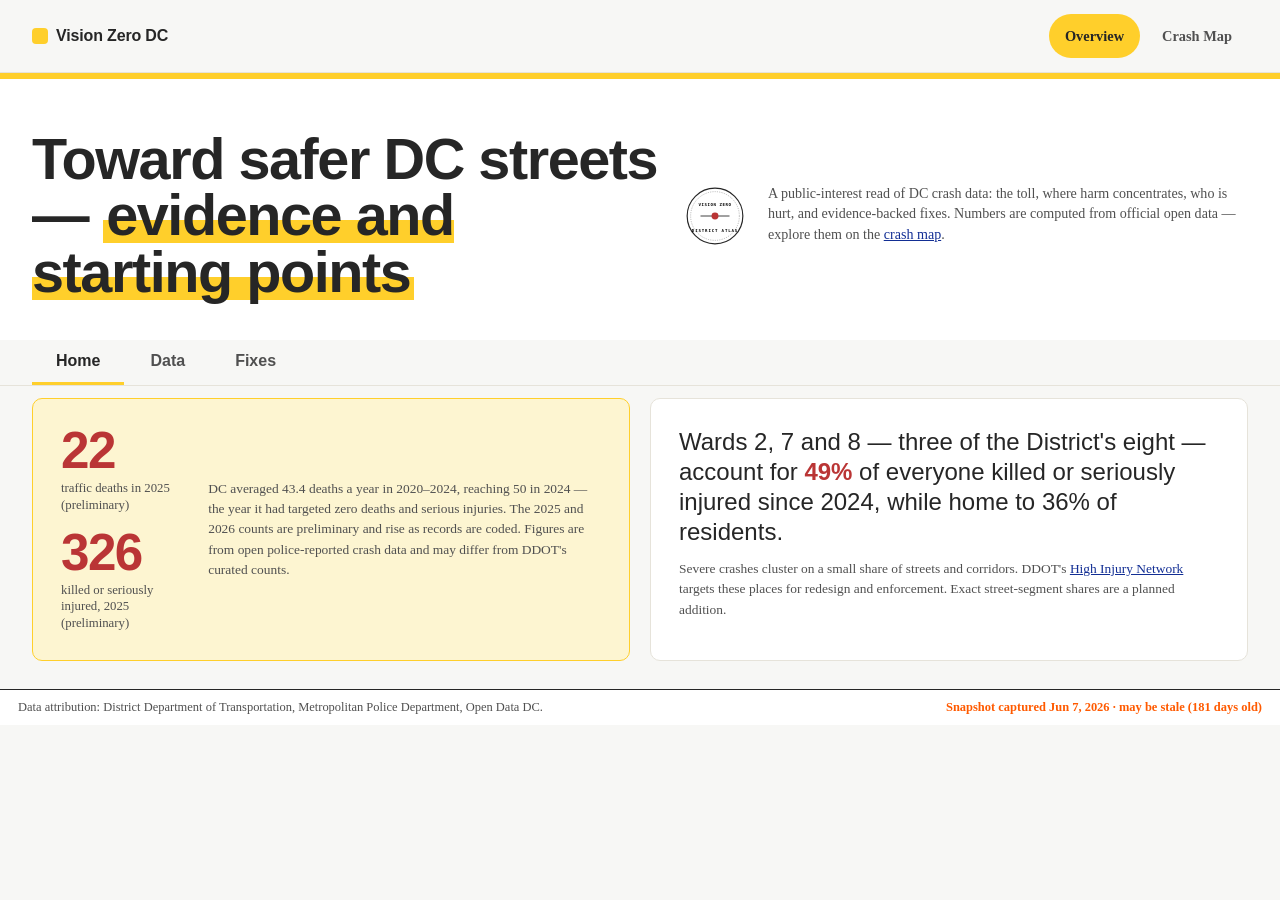
==== index.html @ 5db8dc2e "Remove section-jump from Data tab and shorten Fixes sub-tab labels - Remove 'Trends | Hot spots' nav" ====
<!doctype html>
<html lang="en">
  <head>
    <meta charset="utf-8">
    <meta name="viewport" content="width=device-width, initial-scale=1">
    <meta name="color-scheme" content="light">
    <title>Vision Zero DC — Safety Overview</title>
    <link rel="icon" type="image/svg+xml" href="data:image/svg+xml,%3Csvg xmlns='http://www.w3.org/2000/svg' viewBox='0 0 100 100'%3E%3Crect width='100' height='100' rx='20' fill='%23111111'/%3E%3Ccircle cx='50' cy='50' r='25' fill='%239f1d20'/%3E%3Cline x1='50' y1='10' x2='50' y2='90' stroke='%23ffffff' stroke-width='6'/%3E%3Cline x1='10' y1='50' x2='90' y2='50' stroke='%23ffffff' stroke-width='6'/%3E%3C/svg%3E">
    <link rel="stylesheet" href="style.css">
  </head>
  <body>
    <a class="skip-link" href="#main">Skip to content</a>

    <nav class="site-nav" aria-label="Primary">
      <a href="index.html" class="nav-brand">Vision Zero DC</a>
      <div class="nav-links">
        <a href="index.html" aria-current="page">Overview</a>
        <a href="map.html">Crash Map</a>
      </div>
    </nav>

    <header class="masthead">
      <div class="masthead-main">
        <div class="title-with-badge">
          <h1>Toward safer DC streets — <span class="mark">evidence and starting points</span></h1>
          <div class="editorial-seal">
            <svg viewBox="0 0 100 100" class="seal-svg" aria-hidden="true">
              <circle cx="50" cy="50" r="48" fill="none" stroke="var(--rule)" stroke-width="2"/>
              <circle cx="50" cy="50" r="42" fill="none" stroke="var(--rule)" stroke-width="0.5" stroke-dasharray="2 2"/>
              <text x="50" y="32" font-size="7" font-family="var(--font-mono)" font-weight="bold" text-anchor="middle" letter-spacing="1">VISION ZERO</text>
              <text x="50" y="78" font-size="7" font-family="var(--font-mono)" font-weight="bold" text-anchor="middle" letter-spacing="1.5">DISTRICT ATLAS</text>
              <line x1="25" y1="50" x2="75" y2="50" stroke="var(--rule)" stroke-width="1.5"/>
              <circle cx="50" cy="50" r="6" fill="var(--severity-fatal)"/>
            </svg>
          </div>
        </div>
      </div>
      <p class="source-line">
        A public-interest read of DC crash data: the toll, where harm concentrates, who is hurt, and evidence-backed fixes. Numbers are computed from official open data — explore them on the <a href="map.html" title="KSI (Killed or Seriously Injured) filter available on the interactive map">crash map</a>.
      </p>
    </header>

    <main id="main" tabindex="-1">
      <nav class="tabs-nav" aria-label="Main sections">
      <button class="tab-button active" data-tab="home" aria-selected="true">Home</button>
      <button class="tab-button" data-tab="analysis" aria-selected="false">Data</button>
      <button class="tab-button" data-tab="solutions" aria-selected="false">Fixes</button>
    </nav>

    <section id="tab-home" class="tab-panel active">
      <section id="s-toll" class="insights-band" aria-label="Key safety insights" hidden>
        <article class="insight scorecard" aria-label="DC traffic toll scorecard">
          <p class="section-label">The toll on DC streets</p>
          <div class="scorecard-figures">
            <div class="big-figure">
              <strong id="sc-deaths">-</strong>
              <span id="sc-deaths-label">traffic deaths</span>
            </div>
            <div class="big-figure">
              <strong id="sc-ksi">-</strong>
              <span id="sc-ksi-label">killed or seriously injured</span>
            </div>
          </div>
          <p id="sc-context" class="insight-context"></p>
        </article>

        <article class="insight hin-hero" aria-label="Where severe crashes concentrate">
          <p class="section-label">Where harm concentrates</p>
          <p id="hin-headline" class="hin-headline">-</p>
          <p id="hin-context" class="insight-context"></p>
        </article>
      </section>
    </section>

    <section id="tab-analysis" class="tab-panel">
      <section id="s-trends" class="charts-band" aria-label="Trends and who is hurt">
        <article class="chart-card" aria-label="Deaths and serious injuries over time">
          <p class="section-label">The trend</p>
          <h2>Deaths vs. serious injuries by year</h2>
          <div id="trend-chart" class="trend-chart">Loading trend…</div>
          <p id="trend-caption" class="panel-note"></p>
        </article>

        <article class="chart-card" aria-label="Who is being hurt by travel mode">
          <p class="section-label">Who is being hurt</p>
          <h2>People killed or seriously injured, by mode</h2>
          <div id="mode-share" class="mode-share">Loading mode breakdown…</div>
          <p id="mode-caption" class="panel-note"></p>
        </article>
      </section>
    </section>

    <section id="tab-solutions" class="tab-panel">
      <nav class="section-jump" aria-label="Jump to subsection">
        <a href="#s-fixes">Recs</a>
        <a href="#s-orgs">Orgs</a>
        <a href="#s-library">Methods</a>
      </nav>

      <section id="s-fixes" class="recs-section" aria-label="Policy recommendations">
        <p class="section-label">Evidence-backed recommendations</p>
        <h2 class="section-heading">Recommended interventions</h2>
        <p class="section-intro">
          Analyst-drafted starting points for human review — not automated or final policy. Each card shows the pattern that triggered it, the mechanism, an equity check, and how confident the evidence is.
        </p>
        <div id="recommendations" class="recs-grid">Loading recommendations…</div>
      </section>

      <section id="s-orgs" class="orgs-section" aria-label="Organizations working on street safety">
        <p class="section-label">Who's working on this</p>
        <h2 class="section-heading">DC organizations championing safer streets</h2>
        <p class="section-intro">
          Local advocates, nonprofit organizations, and government agencies are driving evidence-backed solutions. Here's who they are and what they're prioritizing.
        </p>
        <div id="organizations" class="orgs-grid">Loading organizations…</div>
      </section>

      <section id="s-library" class="countermeasures-section" aria-label="Countermeasure library">
        <p class="section-label">Countermeasure library</p>
        <h2 class="section-heading">Proven fixes and their effects</h2>
        <p class="section-intro">
          A reference of interventions with crash-reduction figures from peer programs. Effect sizes are research-grade until verified against the primary source.
        </p>
        <div id="countermeasures" class="cm-grid">Loading countermeasures…</div>
      </section>
    </section>
    </main>

    <footer class="site-footer">
      <span>Data attribution: District Department of Transportation, Metropolitan Police Department, Open Data DC.</span>
      <span id="snapshot-status">Loading snapshot…</span>
    </footer>

    <script src="src/crash-logic.js"></script>
    <script src="landing.js"></script>
  </body>
</html>
---- style.css ----
@charset "UTF-8";

:root {
  /* Paper & ink — Sidewalk's real values: light-gray canvas, warm near-black */
  --bg: #f7f7f5;
  --paper: #ffffff;
  --surface: #ffffff;
  --surface-2: #f1f1ee;
  --rule: #262626;
  --border: #e6e3da;
  --border-soft: #efece4;
  --text: #262626;
  --text-muted: #505050;
  --text-soft: #737373;

  /* Signature Sidewalk yellow + its buttery cream tint (#fdf5d1) */
  --brand: #ffcf2b;
  --brand-strong: #f5b400;
  --brand-soft: #fdf5d1;
  --on-brand: #262626;

  /* Links & urgent accent (Sidewalk deep blue + brick red) */
  --link: #122e94;
  --link-hover: #0c1f63;
  --accent: #ba3535;
  --accent-soft: #f7e3e3;

  /* Severity — flat, AA on white */
  --severity-fatal: #ba3535;
  --severity-major: #ff5a00;
  --severity-minor: #9c7a16;
  --severity-property: #737373;

  /* Travel mode (Sidewalk's section accent family) */
  --mode-walking: #6a2db3;
  --mode-biking: #17b368;
  --mode-driving: #505050;
  --mode-transit: #122e94;

  /* Type — geometric sans display (Circular ~800) + serif body (Freight Text) */
  --font-display: "Avenir Next", Avenir, Futura, "Century Gothic",
    "Helvetica Neue", Helvetica, Arial, sans-serif;
  --font-sans: "Avenir Next", Avenir, "Helvetica Neue", Helvetica, Arial,
    sans-serif;
  --font-serif: Georgia, "Times New Roman", Times, serif; /* approximates Freight Text Pro */
  --font-mono: ui-monospace, "SF Mono", Menlo, Consolas, monospace;

  /* Shape — pills + restrained rounding (Sidewalk used 100px + 8px) */
  --radius: 10px;
  --radius-sm: 8px;
  --radius-pill: 999px;
}

* {
  box-sizing: border-box;
}

html,
body {
  min-height: 100%;
  margin: 0;
}

html {
  -webkit-text-size-adjust: 100%;
  text-size-adjust: 100%;
}

body {
  background: var(--bg);
  color: var(--text);
  font-family: var(--font-serif);
  font-feature-settings: "tnum";
  overflow-x: hidden;
}

a {
  color: var(--link);
}

a:hover {
  color: var(--link-hover);
}

button,
select,
input {
  font: inherit;
  font-family: var(--font-sans);
}

button,
select {
  min-height: 44px;
}

button:focus-visible,
select:focus-visible,
input:focus-visible,
a:focus-visible,
#main:focus-visible {
  outline: 2px solid var(--link);
  outline-offset: 2px;
}

.skip-link {
  left: 12px;
  padding: 10px 12px;
  position: absolute;
  top: -60px;
  z-index: 1000;
  background: var(--rule);
  color: var(--paper);
}

.skip-link:focus {
  top: 12px;
}

.masthead {
  display: grid;
  grid-template-columns: minmax(0, 1fr) minmax(240px, 480px);
  gap: 24px;
  align-items: center;
  padding: 48px 32px 40px;
  border-top: 6px solid var(--brand);
  background: var(--paper);
}

.masthead h1 {
  margin: 0;
  font-family: var(--font-display);
  font-size: clamp(2.25rem, 5vw, 3.6rem);
  line-height: 0.98;
  font-weight: 800;
  letter-spacing: -0.025em;
}

/* Sidewalk-style yellow highlight behind a key phrase */
.masthead h1 .mark,
.mark {
  background: linear-gradient(transparent 58%, var(--brand) 58%, var(--brand) 94%, transparent 94%);
  padding: 0 0.06em;
}

.title-with-badge {
  display: flex;
  align-items: center;
  gap: 20px;
  margin-top: 4px;
}

.editorial-seal {
  width: 58px;
  height: 58px;
  flex-shrink: 0;
}

.seal-svg {
  width: 100%;
  height: 100%;
}

.section-label {
  display: none;
}

.section-label::before {
  display: none;
}

.source-line {
  margin: 0;
  color: var(--text-muted);
  font-size: 0.88rem;
  line-height: 1.45;
}

/* Landing insights band: accountability scorecard (A2) + concentration hero (A1) */
.insights-band {
  display: grid;
  grid-template-columns: 1fr 1fr;
  gap: 20px;
  padding: 12px 32px 28px;
}

.insight {
  padding: 28px;
  background: var(--paper);
  border: 1px solid var(--border);
  border-radius: var(--radius);
}

.insight.scorecard {
  background: var(--brand-soft);
  border-color: var(--brand);
}

.insight .section-label {
  margin-bottom: 12px;
}

/* Scorecard fills its width: label on top, then figures beside the context
   paragraph on wide cards, wrapping to stacked on narrow ones. */
.scorecard {
  display: flex;
  flex-wrap: wrap;
  align-items: flex-start;
  column-gap: 32px;
  row-gap: 14px;
}
.scorecard > .section-label {
  flex: 1 1 100%;
  margin-bottom: 2px;
}
.scorecard-figures {
  display: flex;
  flex-direction: column;
  gap: 16px;
  margin: 0;
  flex: 0 0 auto;
}
.scorecard > .insight-context {
  flex: 1 1 220px;
  margin: 0;
  align-self: center;
}

/* Narrower cards (incl. mobile): figures sit 2-up, context drops below. */
@media (max-width: 900px) {
  .scorecard-figures {
    flex-direction: row;
    flex-wrap: wrap;
    gap: 14px 24px;
  }
  .scorecard > .insight-context {
    flex: 1 1 100%;
  }
}

.big-figure {
  display: flex;
  flex-direction: column;
}

.big-figure strong {
  font-family: var(--font-display);
  font-size: 3.2rem;
  font-weight: 800;
  line-height: 0.95;
  letter-spacing: -0.03em;
  color: var(--accent);
}

.big-figure span {
  margin-top: 4px;
  max-width: 18ch;
  color: var(--text-muted);
  font-size: 0.8rem;
  line-height: 1.3;
}

.hin-headline {
  margin: 0 0 12px;
  font-family: var(--font-display);
  font-size: 1.5rem;
  line-height: 1.25;
}

.hin-headline .pct {
  color: var(--accent);
  font-weight: 700;
}

.insight-context {
  margin: 0;
  color: var(--text-muted);
  font-size: 0.84rem;
  line-height: 1.5;
}

.insight-context a {
  color: var(--link);
}

@media (max-width: 720px) {
  .insights-band {
    grid-template-columns: 1fr;
  }
  .big-figure strong {
    font-size: 2.1rem;
  }
}

.toolbar {
  display: flex;
  flex-direction: column;
  gap: 16px;
  padding: 20px 24px;
  border-bottom: 1px solid var(--border);
  background: var(--surface);
}

.sentence-filter {
  font-family: var(--font-display);
  font-size: 1.45rem;
  line-height: 1.65;
  color: var(--text);
}

.select-wrapper {
  position: relative;
  display: inline-block;
  margin: 0 4px;
}

.select-wrapper select {
  appearance: none;
  -webkit-appearance: none;
  background: var(--brand-soft);
  border: none;
  border-bottom: 3px solid var(--brand-strong);
  border-radius: var(--radius-sm) var(--radius-sm) 0 0;
  font-family: var(--font-display);
  font-size: 1.45rem;
  font-weight: 700;
  color: var(--text);
  padding: 4px 24px 4px 8px;
  margin: 0;
  cursor: pointer;
  width: auto;
  min-height: 44px;
  transition: background 0.15s ease, border-bottom-color 0.15s ease;
}

.select-wrapper select:hover {
  background: var(--brand);
}

.select-wrapper select:focus-visible {
  outline: none;
  border-bottom-color: var(--text);
  background: var(--brand);
}

.select-wrapper::after {
  content: "\2193";
  font-family: var(--font-sans);
  font-size: 0.75rem;
  font-weight: 900;
  color: var(--text);
  position: absolute;
  right: 8px;
  top: 50%;
  transform: translateY(-50%);
  pointer-events: none;
}

.toolbar-actions {
  display: flex;
  flex-wrap: wrap;
  align-items: center;
  gap: 20px;
  font-family: var(--font-sans);
  font-size: 0.85rem;
  border-top: 1px dashed var(--border-soft);
  padding-top: 12px;
}

.toggle-control {
  display: flex;
  align-items: center;
  gap: 8px;
  cursor: pointer;
  min-height: 44px;
  user-select: none;
}

.toggle-control input[type="checkbox"] {
  width: 16px;
  height: 16px;
  margin: 0;
  cursor: pointer;
  accent-color: var(--link);
}

.toggle-label {
  font-weight: 700;
  text-transform: uppercase;
  font-size: 0.72rem;
  letter-spacing: 0.05em;
  color: var(--text-muted);
}

.violations-source-container {
  display: none;
  align-items: center;
  font-family: var(--font-display);
  font-size: 1rem;
  color: var(--text-muted);
}

body.violations-visible .violations-source-container {
  display: flex;
}

.violations-source-container .select-wrapper select {
  font-size: 1rem;
  font-weight: 700;
  padding: 4px 20px 4px 4px;
  color: var(--text);
  border-bottom-color: var(--text-muted);
}

.violations-source-container .select-wrapper::after {
  color: var(--text-muted);
}

.toolbar-actions button {
  margin-left: auto;
  width: auto;
  min-width: 140px;
  min-height: 44px;
  padding: 10px 22px;
  border: 2px solid var(--rule);
  border-radius: var(--radius-pill);
  background: var(--rule);
  color: var(--paper);
  cursor: pointer;
  font-family: var(--font-sans);
  font-size: 0.72rem;
  font-weight: 700;
  text-transform: uppercase;
  letter-spacing: 0.08em;
  transition: background 0.15s ease, color 0.15s ease;
}

.toolbar-actions button:hover {
  background: var(--brand);
  border-color: var(--rule);
  color: var(--on-brand);
}

.kpis {
  display: grid;
  grid-template-columns: repeat(5, minmax(130px, 1fr));
  border-bottom: 1px solid var(--rule);
  background: var(--paper);
  overflow-x: auto;
}

.kpi {
  min-width: 130px;
  padding: 12px 14px;
  border-right: 1px solid var(--border);
}

.kpi strong {
  display: block;
  font-family: var(--font-display);
  font-size: 1.7rem;
  line-height: 1;
}

.kpi span {
  color: var(--text-muted);
  font-family: var(--font-mono);
  font-size: 0.68rem;
  font-weight: 700;
  letter-spacing: 0.06em;
  text-transform: uppercase;
}

.layout {
  display: grid;
  grid-template-columns: minmax(0, 1fr) clamp(360px, 30vw, 460px);
  height: max(620px, calc(100svh - 246px));
  min-height: 0;
}

.map-shell {
  position: relative;
  min-height: 0;
  border-right: 1px solid var(--rule);
}

#map {
  position: absolute;
  inset: 0;
  background: #e6e4dc;
}

.map-notice {
  position: absolute;
  left: 12px;
  bottom: 12px;
  z-index: 450;
  max-width: min(460px, calc(100% - 24px));
  padding: 10px 12px;
  background: rgba(255, 255, 255, 0.95);
  border: 1px solid var(--rule);
  color: var(--text);
  font-size: 0.84rem;
  line-height: 1.35;
}

.detail-panel {
  display: grid;
  align-content: start;
  gap: 18px;
  padding: 16px;
  background: var(--paper);
  overflow-y: auto;
  min-width: 0;
}

.detail-panel h2 {
  margin: 0 0 10px;
  padding-bottom: 8px;
  border-bottom: 4px solid var(--brand);
  font-family: var(--font-display);
  font-size: 1.6rem;
  font-weight: 800;
  letter-spacing: -0.02em;
  line-height: 1.05;
}

.detail-body {
  color: var(--text);
  line-height: 1.45;
  min-width: 0;
  overflow-wrap: anywhere;
}

.detail-body dl {
  display: grid;
  grid-template-columns: 128px 1fr;
  gap: 6px 10px;
  margin: 0 0 14px;
}

.detail-body dt {
  color: var(--text-muted);
  font-weight: 700;
}

.detail-body dd {
  margin: 0;
}

.panel-note {
  margin: 0 0 14px;
  color: var(--text-muted);
  font-size: 0.88rem;
  line-height: 1.45;
}

.hotspot-panel {
  padding-bottom: 4px;
}

.hotspot-group {
  padding-top: 12px;
  border-top: 1px solid var(--border);
}

.hotspot-group + .hotspot-group {
  margin-top: 14px;
}

.hotspot-group h3 {
  margin: 0 0 8px;
  font-family: var(--font-display);
  font-size: 1.08rem;
  line-height: 1.15;
}

.hotspot-list {
  display: grid;
  gap: 8px;
  margin: 0;
  padding: 0;
  list-style: none;
}

.hotspot-list li {
  margin: 0;
}

.hotspot-button {
  width: 100%;
  min-height: 44px;
  padding: 8px 0;
  border: 0;
  border-bottom: 1px solid var(--border-soft);
  background: transparent;
  color: var(--text);
  cursor: pointer;
  text-align: left;
}

.hotspot-button:hover .hotspot-title,
.hotspot-button:focus-visible .hotspot-title {
  color: var(--link);
}

.hotspot-rank {
  display: inline-block;
  min-width: 2ch;
  color: var(--text-muted);
  font-family: var(--font-mono);
  font-size: 0.72rem;
  font-weight: 700;
}

.hotspot-title {
  display: block;
  margin-top: 2px;
  font-family: var(--font-display);
  font-size: 1rem;
  line-height: 1.18;
}

.hotspot-meta {
  display: block;
  margin-top: 4px;
  color: var(--text-muted);
  font-size: 0.78rem;
  line-height: 1.35;
}

.hotspot-score {
  color: var(--accent);
  font-family: var(--font-mono);
  font-weight: 700;
}

.ward-rates-panel {
  padding-top: 16px;
  margin-top: 16px;
  border-top: 2px solid var(--rule);
}

.ward-rates-controls {
  display: flex;
  align-items: center;
  gap: 8px;
  margin-bottom: 10px;
  font-size: 0.82rem;
  color: var(--text-muted);
}

.ward-rates-table {
  width: 100%;
  border-collapse: collapse;
  font-size: 0.86rem;
}

.ward-rates-table th,
.ward-rates-table td {
  padding: 6px 4px;
  text-align: left;
  border-bottom: 1px solid var(--border-soft);
}

.ward-rates-table th {
  font-family: var(--font-mono);
  font-size: 0.68rem;
  font-weight: 700;
  letter-spacing: 0.04em;
  text-transform: uppercase;
  color: var(--text-muted);
  border-bottom: 1px solid var(--border);
}

.ward-rates-table th.num,
.ward-rates-table td.num {
  text-align: right;
  font-variant-numeric: tabular-nums;
}

.ward-rates-table td.num.lead {
  color: var(--accent);
  font-weight: 700;
}

.ward-rates-table tbody tr:hover {
  background: var(--surface-2);
}

.ward-rates-caveat {
  margin-top: 12px;
  font-size: 0.78rem;
  color: var(--text-soft);
}

.pill-row {
  display: flex;
  flex-wrap: wrap;
  gap: 6px;
  margin: 8px 0 12px;
}

.pill {
  display: inline-flex;
  align-items: center;
  min-height: 26px;
  padding: 3px 10px;
  border: 1px solid var(--border);
  border-radius: var(--radius-pill);
  color: var(--text);
  font-family: var(--font-mono);
  font-size: 0.68rem;
  font-weight: 700;
  letter-spacing: 0.04em;
  text-transform: uppercase;
}

.pill.fatal {
  border-color: var(--severity-fatal);
  background: var(--severity-fatal);
  color: var(--paper);
}

.pill.major {
  border-color: var(--severity-major);
  color: var(--severity-major);
}

.details-table {
  width: 100%;
  border-collapse: collapse;
  font-size: 0.84rem;
  table-layout: fixed;
}

.details-table th,
.details-table td {
  padding: 6px 4px;
  border-bottom: 1px solid var(--border-soft);
  text-align: left;
  vertical-align: top;
  overflow-wrap: anywhere;
}

.details-table th {
  border-bottom-color: var(--rule);
  font-size: 0.68rem;
  letter-spacing: 0.04em;
  text-transform: uppercase;
}

.source-box {
  padding-top: 14px;
  border-top: 1px solid var(--rule);
}

.source-box ul {
  margin: 0;
  padding-left: 18px;
}

.source-box li + li {
  margin-top: 6px;
}

.source-box p {
  color: var(--text-muted);
  font-size: 0.9rem;
  line-height: 1.45;
}

.site-footer {
  display: flex;
  justify-content: space-between;
  gap: 12px;
  padding: 10px 18px;
  border-top: 1px solid var(--rule);
  background: var(--paper);
  color: var(--text-muted);
  font-size: 0.78rem;
}

.leaflet-container {
  overflow: hidden;
  font-family: var(--font-sans);
}

.leaflet-pane,
.leaflet-tile,
.leaflet-marker-icon,
.leaflet-marker-shadow,
.leaflet-tile-container,
.leaflet-pane > svg,
.leaflet-pane > canvas,
.leaflet-zoom-box,
.leaflet-image-layer,
.leaflet-layer {
  position: absolute;
  top: 0;
  left: 0;
}

.leaflet-pane {
  z-index: 400;
}

.leaflet-tile-pane {
  z-index: 200;
}

.leaflet-overlay-pane {
  z-index: 400;
}

.leaflet-shadow-pane {
  z-index: 500;
}

.leaflet-marker-pane {
  z-index: 600;
}

.leaflet-tooltip-pane {
  z-index: 650;
}

.leaflet-popup-pane {
  z-index: 700;
}

.leaflet-map-pane canvas {
  z-index: 100;
}

.leaflet-tile {
  width: 256px;
  height: 256px;
  user-select: none;
  visibility: hidden;
}

.leaflet-tile-loaded {
  visibility: inherit;
}

.leaflet-zoom-animated {
  transform-origin: 0 0;
}

.leaflet-control-container .leaflet-top,
.leaflet-control-container .leaflet-bottom {
  position: absolute;
  z-index: 1000;
  pointer-events: none;
}

.leaflet-top {
  top: 0;
}

.leaflet-right {
  right: 0;
}

.leaflet-bottom {
  bottom: 0;
}

.leaflet-left {
  left: 0;
}

.leaflet-control {
  position: relative;
  z-index: 800;
  float: left;
  clear: both;
  pointer-events: auto;
}

.leaflet-right .leaflet-control {
  float: right;
}

.leaflet-top .leaflet-control {
  margin-top: 10px;
}

.leaflet-bottom .leaflet-control {
  margin-bottom: 10px;
}

.leaflet-left .leaflet-control {
  margin-left: 10px;
}

.leaflet-right .leaflet-control {
  margin-right: 10px;
}

.leaflet-control-zoom {
  border: 1px solid var(--rule);
  border-radius: var(--radius-sm);
  overflow: hidden;
  background: var(--paper);
}

.leaflet-control-zoom a {
  display: block;
  width: 44px;
  height: 44px;
  color: var(--text);
  line-height: 44px;
  text-align: center;
  text-decoration: none;
  background: var(--paper);
  border-bottom: 1px solid var(--border);
}

.leaflet-control-zoom a:last-child {
  border-bottom: 0;
}

.leaflet-popup {
  position: absolute;
  margin-bottom: 20px;
  text-align: center;
}

.leaflet-popup-content-wrapper {
  padding: 1px;
  text-align: left;
  background: var(--paper);
  border: 1px solid var(--rule);
  border-radius: var(--radius-sm);
  box-shadow: 0 6px 18px rgba(26, 26, 26, 0.16);
}

.leaflet-popup-content {
  margin: 12px;
  line-height: 1.35;
}

.leaflet-popup-tip-container,
.leaflet-popup-close-button {
  display: none;
}

.leaflet-popup-content {
  width: min(260px, calc(100vw - 64px));
  min-width: 0;
}

.popup-title {
  display: block;
  margin-bottom: 4px;
  font-family: var(--font-display);
  font-size: 1.1rem;
}

@media (max-width: 1179px) {
  .layout {
    grid-template-columns: minmax(0, 1fr) 350px;
  }
}

@media (max-width: 960px) {
  .masthead {
    grid-template-columns: 1fr;
    gap: 10px;
  }

  .layout {
    grid-template-columns: 1fr;
    height: auto;
  }

  .map-shell {
    height: 62svh;
    min-height: 430px;
    max-height: 680px;
    border-right: 0;
    border-bottom: 1px solid var(--rule);
  }

  .detail-panel {
    max-height: none;
    overflow: visible;
  }
}

@media (max-width: 640px) {
  .masthead,
  .toolbar {
    padding-left: 16px;
    padding-right: 16px;
  }

  .masthead {
    padding-top: 16px;
  }

  .masthead h1 {
    font-size: clamp(1.8rem, 10vw, 2.6rem);
  }

  .title-with-badge {
    gap: 12px;
  }

  .editorial-seal {
    width: 46px;
    height: 46px;
  }

  .toolbar {
    padding: 16px;
    gap: 12px;
  }

  .sentence-filter {
    font-size: 1.15rem;
    line-height: 1.5;
  }

  .select-wrapper select {
    font-size: 1.15rem;
    padding-right: 14px;
  }

  .select-wrapper::after {
    font-size: 0.65rem;
    bottom: 4px;
  }

  .toolbar-actions {
    gap: 12px;
    padding-top: 8px;
    flex-direction: column;
    align-items: stretch;
  }

  .toolbar-actions button {
    width: 100%;
    margin-left: 0;
  }

  .kpi {
    min-width: 124px;
    padding: 10px 12px;
  }

  .kpi strong {
    font-size: 1.45rem;
  }

  .map-shell {
    height: 56svh;
    min-height: 360px;
    max-height: 520px;
  }

  .map-notice {
    left: 8px;
    right: 8px;
    bottom: 8px;
    max-width: none;
    font-size: 0.78rem;
  }

  .detail-panel {
    padding: 12px;
  }

  .detail-panel h2 {
    font-size: 1.25rem;
  }

  .site-footer {
    display: grid;
  }
}

@media (max-width: 380px) {
  .masthead h1 {
    font-size: 1.8rem;
  }

  .section-label,
  .kpi span {
    letter-spacing: 0.04em;
  }
}

/* Custom Case Docket and Typographic Redesign */

.case-docket-section {
  border: 1px solid var(--border);
  border-radius: var(--radius);
  padding: 20px;
  background: var(--paper);
  position: relative;
  overflow: hidden;
}

.case-docket-section .section-label {
  margin-bottom: 12px;
  border-bottom: 1px solid var(--border-soft);
  padding-bottom: 4px;
}

.docket-header {
  display: flex;
  justify-content: space-between;
  align-items: flex-start;
  gap: 12px;
  margin-bottom: 16px;
  border-bottom: 2px solid var(--rule);
  padding-bottom: 8px;
}

.docket-header h2 {
  margin: 0;
  border: none;
  font-family: var(--font-display);
  font-size: 1.4rem !important;
  line-height: 1.15;
}

.docket-stamp {
  font-family: var(--font-mono);
  font-size: 0.65rem;
  font-weight: 900;
  letter-spacing: 0.12em;
  text-transform: uppercase;
  border: 2px solid var(--text-muted);
  color: var(--text-muted);
  padding: 4px 10px;
  border-radius: var(--radius-pill);
  user-select: none;
  flex-shrink: 0;
}

.docket-stamp.empty {
  border-color: var(--text-soft);
  color: var(--text-soft);
  opacity: 0.6;
}

.docket-stamp.fatal {
  border-color: var(--severity-fatal);
  color: var(--severity-fatal);
  background: rgba(159, 29, 32, 0.05);
}

.docket-stamp.major {
  border-color: var(--severity-major);
  color: var(--severity-major);
  background: rgba(201, 74, 39, 0.05);
}

.docket-stamp.minor {
  border-color: var(--severity-minor);
  color: var(--severity-minor);
  background: rgba(185, 135, 24, 0.05);
}

.docket-stamp.property {
  border-color: var(--severity-property);
  color: var(--severity-property);
  background: rgba(115, 115, 115, 0.05);
}

.empty-docket-message {
  font-style: italic;
  color: var(--text-muted);
  font-size: 0.9rem;
  line-height: 1.45;
  margin: 12px 0;
}

.docket-status-pills {
  display: flex;
  flex-wrap: wrap;
  gap: 8px;
  margin-bottom: 16px;
}

.status-pill {
  font-family: var(--font-mono);
  font-size: 0.64rem;
  font-weight: 700;
  text-transform: uppercase;
  letter-spacing: 0.04em;
  padding: 3px 10px;
  border-radius: var(--radius-pill);
  background: var(--surface-2);
  border: 1px solid var(--border);
  color: var(--text-muted);
}

.status-pill.speeding {
  border-color: var(--severity-major);
  color: var(--severity-major);
  background: rgba(201, 74, 39, 0.03);
}

.status-pill.ped-involved {
  border-color: var(--mode-walking);
  color: var(--mode-walking);
  background: rgba(75, 46, 131, 0.03);
}

.status-pill.bike-involved {
  border-color: var(--mode-biking);
  color: var(--mode-biking);
  background: rgba(11, 107, 80, 0.03);
}

.docket-details {
  display: flex;
  flex-direction: column;
  gap: 8px;
  margin-bottom: 16px;
}

.docket-row {
  display: flex;
  justify-content: space-between;
  align-items: baseline;
  font-family: var(--font-mono);
  font-size: 0.8rem;
  line-height: 1.3;
}

.docket-row::after {
  content: "";
  flex: 1 1 auto;
  border-bottom: 1px dotted var(--border);
  margin: 0 8px;
  order: 2;
}

.docket-row .label {
  order: 1;
  color: var(--text-muted);
  font-weight: 700;
  text-transform: uppercase;
  font-size: 0.68rem;
  letter-spacing: 0.04em;
  flex-shrink: 0;
}

.docket-row .value {
  order: 3;
  font-weight: 500;
  color: var(--text);
  text-align: right;
  flex-shrink: 0;
}

.docket-details-separator {
  border-top: 1px dashed var(--border);
  margin: 16px 0;
}

.docket-loader {
  font-style: italic;
  color: var(--text-soft);
  font-size: 0.82rem;
  margin: 8px 0;
}

.docket-error {
  color: var(--accent);
  font-size: 0.82rem;
  margin: 8px 0;
}

/* KPI strip — Sidewalk stat row */
.kpis {
  border-bottom: 1px solid var(--border);
}

.kpi {
  border-right: 1px solid var(--border-soft);
  padding-top: 16px;
}

.kpi:last-child {
  border-right: none;
}

.kpi strong {
  display: inline-block;
  font-family: var(--font-display);
  font-weight: 800;
  font-size: 2rem;
  letter-spacing: -0.03em;
  box-shadow: inset 0 -0.28em 0 var(--brand);
}

.hotspot-button {
  transition: background-color 0.15s ease;
  padding: 10px 8px;
  border-radius: 2px;
}

.hotspot-button:hover {
  background-color: var(--surface-2);
}

/* Custom styled scrollbars for news desk look */
::-webkit-scrollbar {
  width: 8px;
  height: 8px;
}
::-webkit-scrollbar-track {
  background: var(--bg);
}
::-webkit-scrollbar-thumb {
  background: var(--border);
  border-radius: 4px;
}
::-webkit-scrollbar-thumb:hover {
  background: var(--text-muted);
}

/* ============================================================
   Multi-page: shared nav + landing-page sections
   ============================================================ */

/* Shared top nav — clean Sidewalk header */
.site-nav {
  display: flex;
  align-items: center;
  justify-content: space-between;
  gap: 16px;
  padding: 14px 32px;
  background: var(--bg);
  border-bottom: 1px solid var(--border);
}
.site-nav .nav-brand {
  display: inline-flex;
  align-items: center;
  gap: 8px;
  font-family: var(--font-display);
  font-weight: 800;
  letter-spacing: -0.01em;
  font-size: 1rem;
  color: var(--text);
  text-decoration: none;
}
.site-nav .nav-brand::before {
  content: "";
  width: 16px;
  height: 16px;
  background: var(--brand);
  border-radius: 4px;
}
.site-nav .nav-links {
  display: flex;
  gap: 6px;
}
.site-nav .nav-links a {
  display: inline-flex;
  align-items: center;
  min-height: 44px;
  padding: 8px 16px;
  border-radius: var(--radius-pill);
  color: var(--text-muted);
  text-decoration: none;
  font-size: 0.9rem;
  font-weight: 600;
}
.site-nav .nav-links a:hover {
  color: var(--text);
  background: var(--surface-2);
}
.site-nav .nav-links a[aria-current="page"] {
  color: var(--on-brand);
  background: var(--brand);
}

/* Tab navigation */
.tabs-nav {
  display: flex;
  gap: 2px;
  padding: 0 32px;
  background: var(--bg);
  border-bottom: 1px solid var(--border);
  overflow-x: auto;
  scrollbar-width: none;
  -webkit-overflow-scrolling: touch;
}
.tabs-nav::-webkit-scrollbar {
  display: none;
}
.tab-button {
  flex: 0 0 auto;
  min-height: 44px;
  padding: 12px 24px;
  border: none;
  background: transparent;
  color: var(--text-muted);
  font-size: 1rem;
  font-weight: 700;
  cursor: pointer;
  border-bottom: 3px solid transparent;
  transition: color 0.2s, border-color 0.2s;
  white-space: nowrap;
}
.tab-button:hover {
  color: var(--text);
}
.tab-button.active {
  color: var(--text);
  border-bottom-color: var(--brand);
}
.tab-button:focus-visible {
  outline: 2px solid var(--link);
  outline-offset: -4px;
}

/* Tab panels */
.tab-panel {
  display: none;
}
.tab-panel.active {
  display: block;
}

/* Landing: charts band (trend + mode share) */
.charts-band {
  display: grid;
  grid-template-columns: 1fr 1fr;
  gap: 20px;
  padding: 0 32px 28px;
}
.chart-card {
  background: var(--paper);
  padding: 28px;
  border: 1px solid var(--border);
  border-radius: var(--radius);
}
.chart-card h2 {
  margin: 2px 0 14px;
  font-family: var(--font-display);
  font-size: 1.35rem;
  font-weight: 800;
  letter-spacing: -0.02em;
}

/* Trend sparklines */
.trend-row {
  display: grid;
  gap: 6px;
  padding: 10px 0;
  border-top: 1px solid var(--border-soft);
}
.trend-row:first-child {
  border-top: 0;
}
.trend-meta {
  display: flex;
  justify-content: space-between;
  align-items: baseline;
}
.trend-label {
  font-weight: 700;
  font-size: 0.9rem;
}
.trend-range {
  font-family: var(--font-mono);
  font-size: 0.72rem;
  color: var(--text-muted);
}
.spark {
  width: 100%;
  height: 56px;
  display: block;
}
.trend-stats {
  font-size: 0.78rem;
  color: var(--text-muted);
}
.trend-stats strong {
  color: var(--text);
}

/* Mode share bars */
.mode-row {
  display: grid;
  grid-template-columns: 8.5rem 1fr auto;
  align-items: center;
  gap: 10px;
  padding: 7px 0;
  border-top: 1px solid var(--border-soft);
}
.mode-row:first-child {
  border-top: 0;
}
.mode-name {
  font-size: 0.85rem;
}
.vru-tag {
  margin-left: 4px;
  padding: 1px 4px;
  border: 1px solid var(--mode-walking);
  color: var(--mode-walking);
  font-family: var(--font-mono);
  font-size: 0.58rem;
  text-transform: uppercase;
  letter-spacing: 0.05em;
}
.mode-bar {
  position: relative;
  height: 14px;
  background: var(--surface-2);
}
.mode-fill {
  position: absolute;
  inset: 0 auto 0 0;
  background: var(--severity-major);
}
.mode-row.vulnerable .mode-fill {
  background: var(--severity-fatal);
}
.mode-val {
  font-variant-numeric: tabular-nums;
  font-size: 0.85rem;
  white-space: nowrap;
}
.mode-pct {
  color: var(--text-muted);
  font-size: 0.75rem;
}

/* Recommendations + organizations + countermeasures sections */
.recs-section,
.orgs-section,
.countermeasures-section {
  padding: 40px 32px;
  border-top: 1px solid var(--border);
}
.section-heading {
  margin: 4px 0 6px;
  font-family: var(--font-display);
  font-size: 2rem;
  font-weight: 800;
  letter-spacing: -0.025em;
}
.section-intro {
  max-width: 70ch;
  margin: 0 0 18px;
  color: var(--text-muted);
  font-size: 0.92rem;
  line-height: 1.5;
}
.recs-grid {
  display: grid;
  grid-template-columns: repeat(auto-fit, minmax(300px, 1fr));
  gap: 16px;
}
.rec-card {
  display: flex;
  flex-direction: column;
  gap: 12px;
  padding: 24px;
  border: 1px solid var(--border);
  border-radius: var(--radius);
  background: var(--paper);
  transition: box-shadow 0.15s ease, transform 0.15s ease;
}
.rec-card:hover {
  box-shadow: 0 6px 22px rgba(26, 26, 26, 0.08);
}
.rec-head {
  display: block;
}
.rec-head h3 {
  margin: 0;
  font-family: var(--font-display);
  font-size: 1.25rem;
  font-weight: 800;
  letter-spacing: -0.015em;
  line-height: 1.15;
  text-wrap: balance;
}
.rec-problem {
  margin: 0;
  font-size: 0.9rem;
}
.rec-confidence {
  margin: 0;
}
.rec-line {
  margin: 0;
  font-size: 0.84rem;
  line-height: 1.45;
}
.rec-key {
  display: inline-block;
  margin-right: 6px;
  color: var(--text);
  font-family: var(--font-mono);
  font-size: 0.74rem;
  font-weight: 700;
  text-transform: uppercase;
  letter-spacing: 0.05em;
}
p.rec-key {
  margin: 4px 0 2px;
}
.rec-cms {
  margin: 0 0 4px;
  padding-left: 18px;
  font-size: 0.84rem;
}
.rec-evidence {
  font-size: 0.84rem;
}
.rec-evidence summary {
  cursor: pointer;
  color: var(--link);
}
.rec-evidence ul {
  margin: 6px 0;
  padding-left: 18px;
}
.rec-line.uncertainty {
  color: var(--text-soft);
}
.rec-actions {
  margin-top: auto;
}
.rec-map-link {
  font-weight: 700;
  font-size: 0.86rem;
  text-decoration: none;
}
.rec-map-link:hover {
  text-decoration: underline;
}

/* Badges */
.badge {
  padding: 2px 8px;
  border: 1px solid var(--border);
  border-radius: var(--radius-pill);
  font-family: var(--font-mono);
  font-size: 0.62rem;
  font-weight: 700;
  text-transform: uppercase;
  letter-spacing: 0.04em;
  white-space: nowrap;
}
.badge.conf-high {
  color: var(--mode-biking);
  border-color: var(--mode-biking);
}
.badge.conf-medium {
  color: var(--severity-minor);
  border-color: var(--severity-minor);
}
.badge.conf-low {
  color: var(--text-muted);
}
.badge.unverified {
  color: var(--severity-major);
  border-color: var(--severity-major);
}

/* Organizations section */
.orgs-grid {
  display: grid;
  grid-template-columns: repeat(auto-fit, minmax(320px, 1fr));
  gap: 16px;
}
.org-card {
  display: flex;
  flex-direction: column;
  gap: 12px;
  padding: 24px;
  border: 1px solid var(--border);
  border-radius: var(--radius);
  background: var(--paper);
}
.org-head {
  display: flex;
  flex-direction: column;
  gap: 4px;
}
.org-head h3 {
  margin: 0;
  font-family: var(--font-display);
  font-size: 1.1rem;
  font-weight: 800;
  letter-spacing: -0.01em;
}
.org-focus {
  display: flex;
  flex-wrap: wrap;
  gap: 8px;
  margin: 8px 0 0;
}
.org-focus-tag {
  display: inline-block;
  padding: 4px 10px;
  background: var(--brand-soft);
  border: 1px solid var(--brand-strong);
  border-radius: var(--radius-sm);
  font-family: var(--font-sans);
  font-size: 0.75rem;
  font-weight: 700;
  color: var(--on-brand);
  text-transform: uppercase;
  letter-spacing: 0.02em;
}
.org-desc {
  margin: 0;
  font-size: 0.9rem;
  line-height: 1.45;
  color: var(--text-muted);
}
.org-initiatives {
  margin: 8px 0 0;
  padding: 12px 0 0;
  border-top: 1px solid var(--border-soft);
}
.org-initiatives strong {
  display: block;
  font-size: 0.75rem;
  text-transform: uppercase;
  letter-spacing: 0.04em;
  color: var(--text-soft);
  margin-bottom: 6px;
}
.org-initiatives ul {
  margin: 0;
  padding: 0 0 0 16px;
  font-size: 0.85rem;
  line-height: 1.4;
}
.org-initiatives li {
  margin: 4px 0;
  color: var(--text-muted);
}
.org-link {
  display: inline-block;
  margin-top: 8px;
  font-size: 0.85rem;
  font-weight: 700;
}

/* Countermeasure library */
.cm-grid {
  display: grid;
  grid-template-columns: repeat(auto-fit, minmax(260px, 1fr));
  gap: 14px;
}
.cm-card {
  padding: 24px;
  border: 1px solid var(--border);
  border-radius: var(--radius);
  background: var(--paper);
}
.cm-head {
  display: flex;
  justify-content: space-between;
  align-items: baseline;
  gap: 8px;
}
.cm-head h3 {
  margin: 0;
  font-family: var(--font-display);
  font-size: 1rem;
}
.cm-type {
  color: var(--text-muted);
  font-family: var(--font-mono);
  font-size: 0.62rem;
  text-transform: uppercase;
  letter-spacing: 0.04em;
}
.cm-mech {
  margin: 8px 0;
  font-size: 0.84rem;
}
.cm-effect {
  margin: 0 0 8px;
  font-size: 0.82rem;
}
.cm-src {
  margin: 0;
  font-size: 0.78rem;
}

#snapshot-status.stale {
  color: var(--severity-major);
  font-weight: 700;
}

@media (max-width: 720px) {
  .charts-band {
    grid-template-columns: 1fr;
  }
}

/* ============================================================
   Mobile scroll reductions: accordion recs, condensed library,
   sticky section jump-nav, tighter spacing. Desktop unchanged.
   ============================================================ */

/* Recommendation accordion toggle (mobile only; hidden on desktop) */
.rec-more {
  display: flex;
  flex-direction: column;
  gap: 8px;
}
.rec-more-body {
  display: flex;
  flex-direction: column;
  gap: 8px;
}
.rec-more > summary {
  display: none; /* desktop: detail is always open, no toggle */
}
/* Desktop safety net: show detail even if a card is left collapsed (no-JS / missed resize) */
@media (min-width: 641px) {
  .rec-more:not([open]) > .rec-more-body {
    display: flex;
  }
}

/* Countermeasure "show all" toggle + organization toggle + section jump-nav: hidden on desktop */
.cm-toggle,
.org-toggle,
.section-jump {
  display: none;
}

@media (max-width: 640px) {
  /* Sticky in-page jump-nav */
  .section-jump {
    position: sticky;
    top: 0;
    z-index: 500;
    display: flex;
    gap: 6px;
    padding: 8px 12px;
    background: var(--bg);
    border-bottom: 1px solid var(--border);
    overflow-x: auto;
    -webkit-overflow-scrolling: touch;
    scrollbar-width: none;
  }
  .section-jump::-webkit-scrollbar {
    display: none;
  }
  .section-jump a {
    flex: 0 0 auto;
    min-height: 44px;
    display: inline-flex;
    align-items: center;
    padding: 6px 16px;
    border-radius: var(--radius-pill);
    background: var(--surface-2);
    color: var(--text);
    font-family: var(--font-sans);
    font-size: 0.82rem;
    font-weight: 700;
    text-decoration: none;
    white-space: nowrap;
  }
  .section-jump a:hover,
  .section-jump a:active {
    background: var(--brand);
    color: var(--on-brand);
  }
  #s-toll,
  #s-trends,
  #s-fixes,
  #s-library {
    scroll-margin-top: 54px;
  }

  /* Recommendation accordion: show title + problem, collapse the rest */
  .rec-more > summary {
    display: inline-flex;
    align-items: center;
    gap: 6px;
    width: fit-content;
    min-height: 44px;
    padding: 8px 16px;
    border-radius: var(--radius-pill);
    border: 1px solid var(--brand-strong);
    background: var(--brand-soft);
    color: var(--text);
    font-family: var(--font-sans);
    font-size: 0.82rem;
    font-weight: 700;
    cursor: pointer;
    list-style: none;
  }
  .rec-more > summary::-webkit-details-marker {
    display: none;
  }
  .rec-more > summary::after {
    content: "\25BE";
    font-size: 0.7rem;
  }
  .rec-more[open] > summary::after {
    content: "\25B4";
  }

  /* Condensed countermeasure library: 3 cards + toggle */
  .cm-grid:not(.cm-expanded) .cm-card:nth-child(n + 4) {
    display: none;
  }
  .cm-toggle {
    display: inline-flex;
    align-items: center;
    justify-content: center;
    width: 100%;
    margin-top: 14px;
    min-height: 44px;
    padding: 10px 18px;
    border: 2px solid var(--rule);
    border-radius: var(--radius-pill);
    background: var(--paper);
    color: var(--text);
    font-family: var(--font-sans);
    font-size: 0.72rem;
    font-weight: 700;
    text-transform: uppercase;
    letter-spacing: 0.08em;
    cursor: pointer;
  }
  .cm-toggle:hover,
  .cm-toggle:active {
    background: var(--brand);
    border-color: var(--rule);
  }

  /* Condensed organization list: 2 cards + toggle */
  .orgs-grid:not(.orgs-expanded) .org-card:nth-child(n + 3) {
    display: none;
  }
  .org-toggle {
    display: inline-flex;
    align-items: center;
    justify-content: center;
    width: 100%;
    margin-top: 14px;
    min-height: 44px;
    padding: 10px 18px;
    border: 2px solid var(--rule);
    border-radius: var(--radius-pill);
    background: var(--paper);
    color: var(--text);
    font-family: var(--font-sans);
    font-size: 0.72rem;
    font-weight: 700;
    text-transform: uppercase;
    letter-spacing: 0.08em;
    cursor: pointer;
  }
  .org-toggle:hover,
  .org-toggle:active {
    background: var(--brand);
    border-color: var(--rule);
  }

  /* Tighter spacing on phones */
  .insights-band {
    padding: 16px;
    gap: 14px;
  }
  .charts-band {
    padding: 0 16px 16px;
    gap: 14px;
  }
  .insight,
  .chart-card {
    padding: 18px;
  }
  .recs-section,
  .countermeasures-section {
    padding: 22px 16px;
  }
  .rec-card {
    padding: 18px;
  }
  .recs-grid {
    gap: 12px;
  }
  .cm-grid {
    gap: 10px;
  }
}

/* ============================================================
   Map detail panel (map.html): full rail on desktop; collapsible
   accordions with the case file first on mobile/stacked widths.
   ============================================================ */

.panel-more > summary {
  display: block;
  list-style: none;
}
.panel-more > summary::-webkit-details-marker {
  display: none;
}
.panel-more > summary > .section-label {
  margin-bottom: 6px;
}
.panel-more > summary > h2 {
  margin-top: 0;
}

/* Desktop rail: header is not a toggle, body always shown. */
@media (min-width: 961px) {
  .panel-more > summary {
    cursor: default;
  }
  .panel-more:not([open]) > .panel-more-body {
    display: block;
  }
}

/* Stacked panel (below the map): collapse references, case file first. */
@media (max-width: 960px) {
  .panel-more > summary {
    cursor: pointer;
    position: relative;
    padding-right: 30px;
    min-height: 44px;
  }
  .panel-more > summary::after {
    content: "\25BE";
    position: absolute;
    right: 4px;
    top: 2px;
    font-size: 0.85rem;
    color: var(--text-muted);
  }
  .panel-more:not([open]) > summary::after {
    content: "\25B8";
  }
  /* Deterministic collapse (don't rely on UA closed-details hiding). */
  .panel-more:not([open]) > .panel-more-body {
    display: none;
  }
  .detail-panel .case-docket-section {
    order: -1;
  }
}
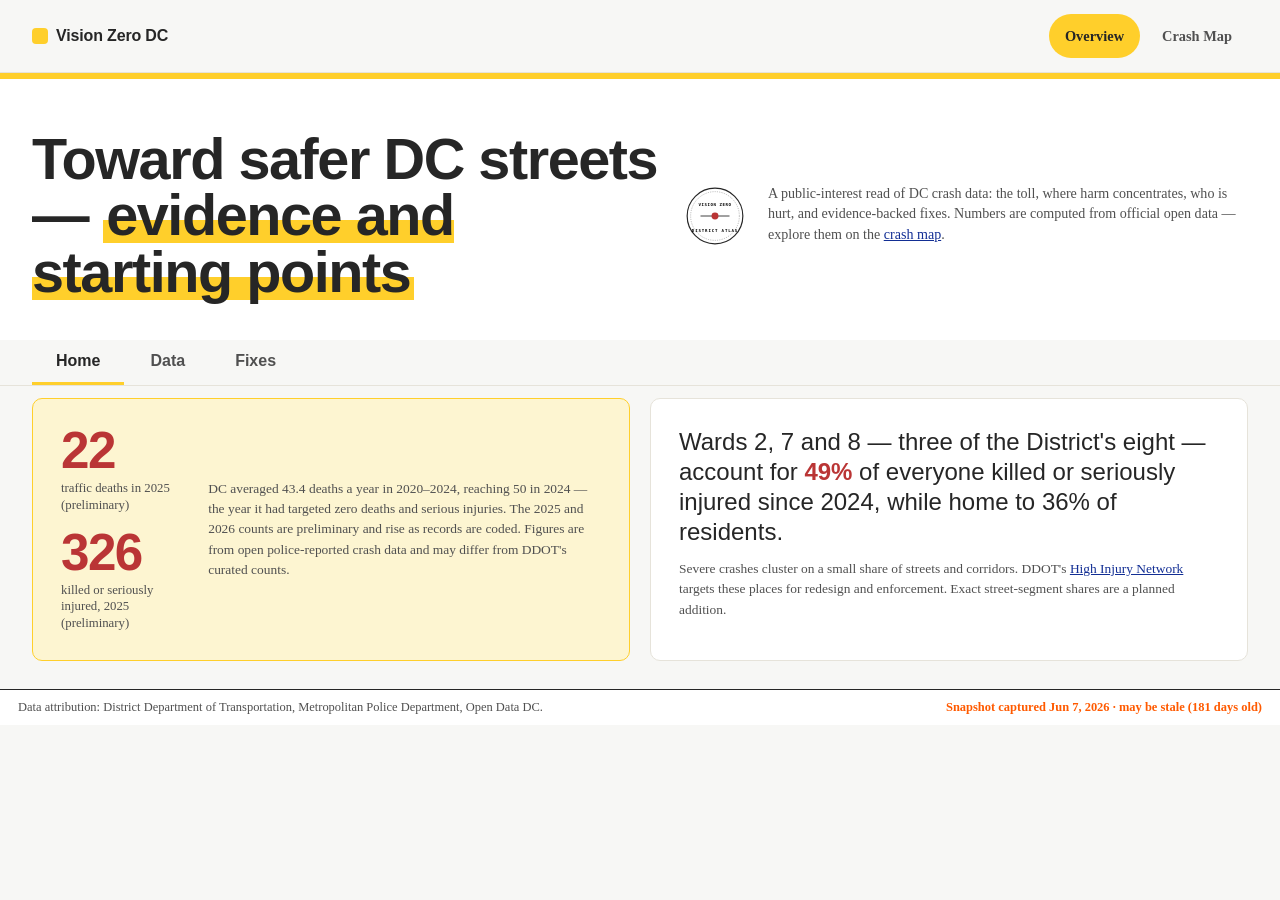
==== commit c5f273fb: "Fix accessibility, deep-linking, and data provenance issues Accessibility improvements: - Add ARIA t" ====
--- a/index.html
+++ b/index.html
@@ -41,10 +41,10 @@
     </header>
 
     <main id="main" tabindex="-1">
-      <nav class="tabs-nav" aria-label="Main sections">
-      <button class="tab-button active" data-tab="home" aria-selected="true">Home</button>
-      <button class="tab-button" data-tab="analysis" aria-selected="false">Data</button>
-      <button class="tab-button" data-tab="solutions" aria-selected="false">Fixes</button>
+      <nav class="tabs-nav" aria-label="Main sections" role="tablist">
+      <button class="tab-button active" data-tab="home" aria-selected="true" role="tab" aria-controls="tab-home">Home</button>
+      <button class="tab-button" data-tab="analysis" aria-selected="false" role="tab" aria-controls="tab-analysis">Data</button>
+      <button class="tab-button" data-tab="solutions" aria-selected="false" role="tab" aria-controls="tab-solutions">Fixes</button>
     </nav>
 
     <section id="tab-home" class="tab-panel active">
--- a/style.css
+++ b/style.css
@@ -1686,6 +1686,10 @@
   border: 1px solid var(--border);
   border-radius: var(--radius);
   background: var(--paper);
+  transition: box-shadow 0.15s ease, transform 0.15s ease;
+}
+.org-card:hover {
+  box-shadow: 0 6px 22px rgba(26, 26, 26, 0.08);
 }
 .org-head {
   display: flex;
@@ -1695,9 +1699,11 @@
 .org-head h3 {
   margin: 0;
   font-family: var(--font-display);
-  font-size: 1.1rem;
+  font-size: 1.25rem;
   font-weight: 800;
-  letter-spacing: -0.01em;
+  letter-spacing: -0.015em;
+  line-height: 1.15;
+  text-wrap: balance;
 }
 .org-focus {
   display: flex;
@@ -1839,6 +1845,20 @@
 .org-toggle,
 .section-jump {
   display: none;
+}
+
+#tab-solutions .section-jump {
+  position: sticky;
+  top: 0;
+  z-index: 500;
+  display: flex;
+  gap: 6px;
+  padding: 8px 12px;
+  background: var(--bg);
+  border-bottom: 1px solid var(--border);
+  overflow-x: auto;
+  -webkit-overflow-scrolling: touch;
+  scrollbar-width: none;
 }
 
 @media (max-width: 640px) {
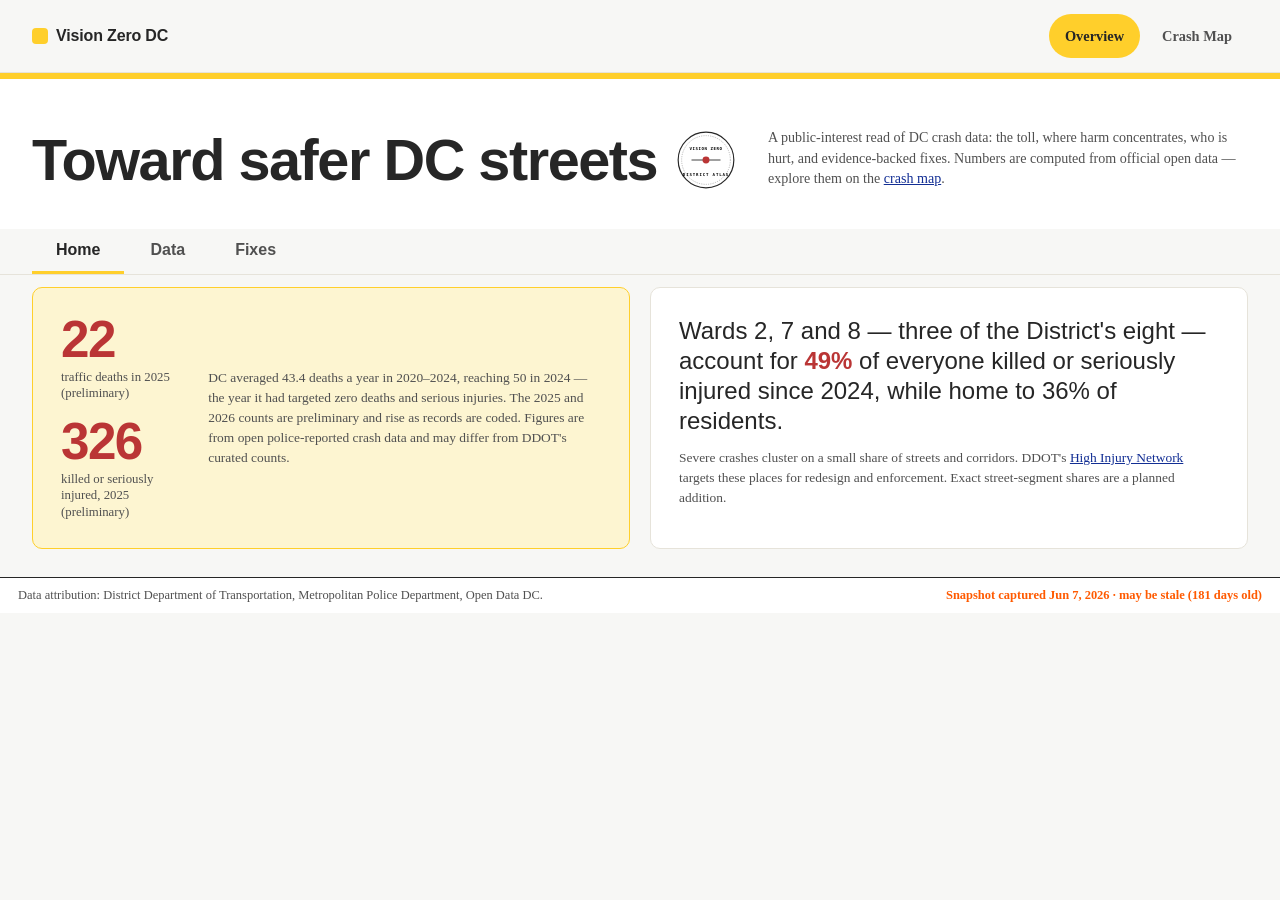
==== commit 57b9c37f: "Simplify main heading Remove subtitle 'evidence and starting points' from main h1. Changed: 'Toward " ====
--- a/index.html
+++ b/index.html
@@ -22,7 +22,7 @@
     <header class="masthead">
       <div class="masthead-main">
         <div class="title-with-badge">
-          <h1>Toward safer DC streets — <span class="mark">evidence and starting points</span></h1>
+          <h1>Toward safer DC streets</h1>
           <div class="editorial-seal">
             <svg viewBox="0 0 100 100" class="seal-svg" aria-hidden="true">
               <circle cx="50" cy="50" r="48" fill="none" stroke="var(--rule)" stroke-width="2"/>
--- a/style.css
+++ b/style.css
@@ -1859,6 +1859,28 @@
   overflow-x: auto;
   -webkit-overflow-scrolling: touch;
   scrollbar-width: none;
+}
+
+.section-jump a {
+  flex: 0 0 auto;
+  min-height: 44px;
+  display: inline-flex;
+  align-items: center;
+  padding: 6px 16px;
+  border-radius: var(--radius-pill);
+  background: var(--surface-2);
+  color: var(--text);
+  font-family: var(--font-sans);
+  font-size: 0.82rem;
+  font-weight: 700;
+  text-decoration: none;
+  white-space: nowrap;
+}
+
+.section-jump a:hover,
+.section-jump a:active {
+  background: var(--brand);
+  color: var(--on-brand);
 }
 
 @media (max-width: 640px) {
@@ -1935,8 +1957,8 @@
     content: "\25B4";
   }
 
-  /* Condensed countermeasure library: 3 cards + toggle */
-  .cm-grid:not(.cm-expanded) .cm-card:nth-child(n + 4) {
+  /* Condensed countermeasure library: 2 cards + toggle on mobile for better scrolling */
+  .cm-grid:not(.cm-expanded) .cm-card:nth-child(n + 3) {
     display: none;
   }
   .cm-toggle {
@@ -1964,8 +1986,8 @@
     border-color: var(--rule);
   }
 
-  /* Condensed organization list: 2 cards + toggle */
-  .orgs-grid:not(.orgs-expanded) .org-card:nth-child(n + 3) {
+  /* Condensed organization list: 1 card + toggle on mobile for better scrolling */
+  .orgs-grid:not(.orgs-expanded) .org-card:nth-child(n + 2) {
     display: none;
   }
   .org-toggle {
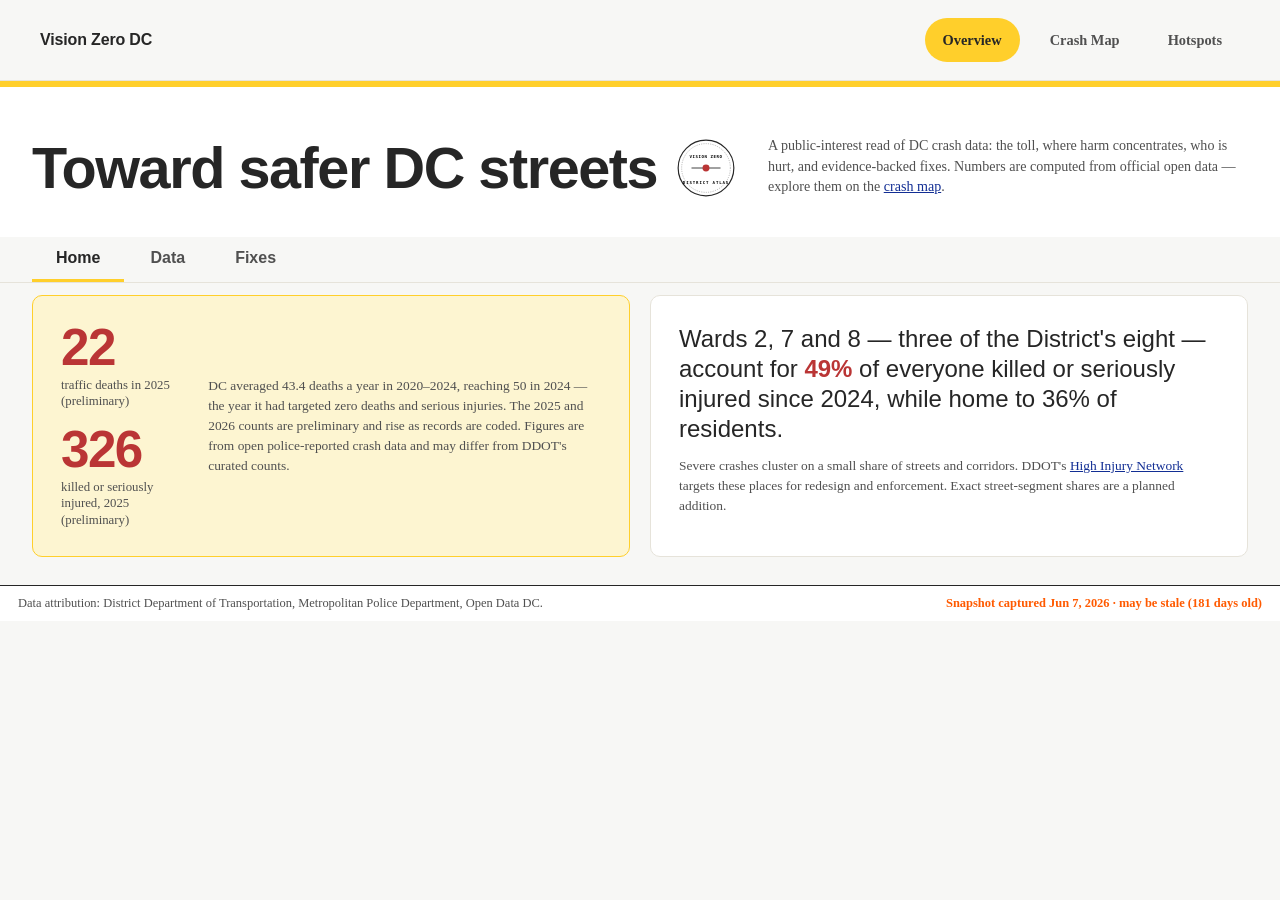
==== commit 8e82b8bb: "Add Hotspots nav link to Overview and Crash Map pages Add 'Hotspots' to nav-links on both index.html" ====
--- a/index.html
+++ b/index.html
@@ -16,6 +16,7 @@
       <div class="nav-links">
         <a href="index.html" aria-current="page">Overview</a>
         <a href="map.html">Crash Map</a>
+        <a href="hotspots.html">Hotspots</a>
       </div>
     </nav>
 
--- a/style.css
+++ b/style.css
@@ -1336,8 +1336,8 @@
   display: flex;
   align-items: center;
   justify-content: space-between;
-  gap: 16px;
-  padding: 14px 32px;
+  gap: 32px;
+  padding: 18px 40px;
   background: var(--bg);
   border-bottom: 1px solid var(--border);
 }
@@ -1351,28 +1351,23 @@
   font-size: 1rem;
   color: var(--text);
   text-decoration: none;
-}
-.site-nav .nav-brand::before {
-  content: "";
-  width: 16px;
-  height: 16px;
-  background: var(--brand);
-  border-radius: 4px;
+  flex-shrink: 0;
 }
 .site-nav .nav-links {
   display: flex;
-  gap: 6px;
+  gap: 12px;
 }
 .site-nav .nav-links a {
   display: inline-flex;
   align-items: center;
   min-height: 44px;
-  padding: 8px 16px;
+  padding: 10px 18px;
   border-radius: var(--radius-pill);
   color: var(--text-muted);
   text-decoration: none;
   font-size: 0.9rem;
   font-weight: 600;
+  white-space: nowrap;
 }
 .site-nav .nav-links a:hover {
   color: var(--text);
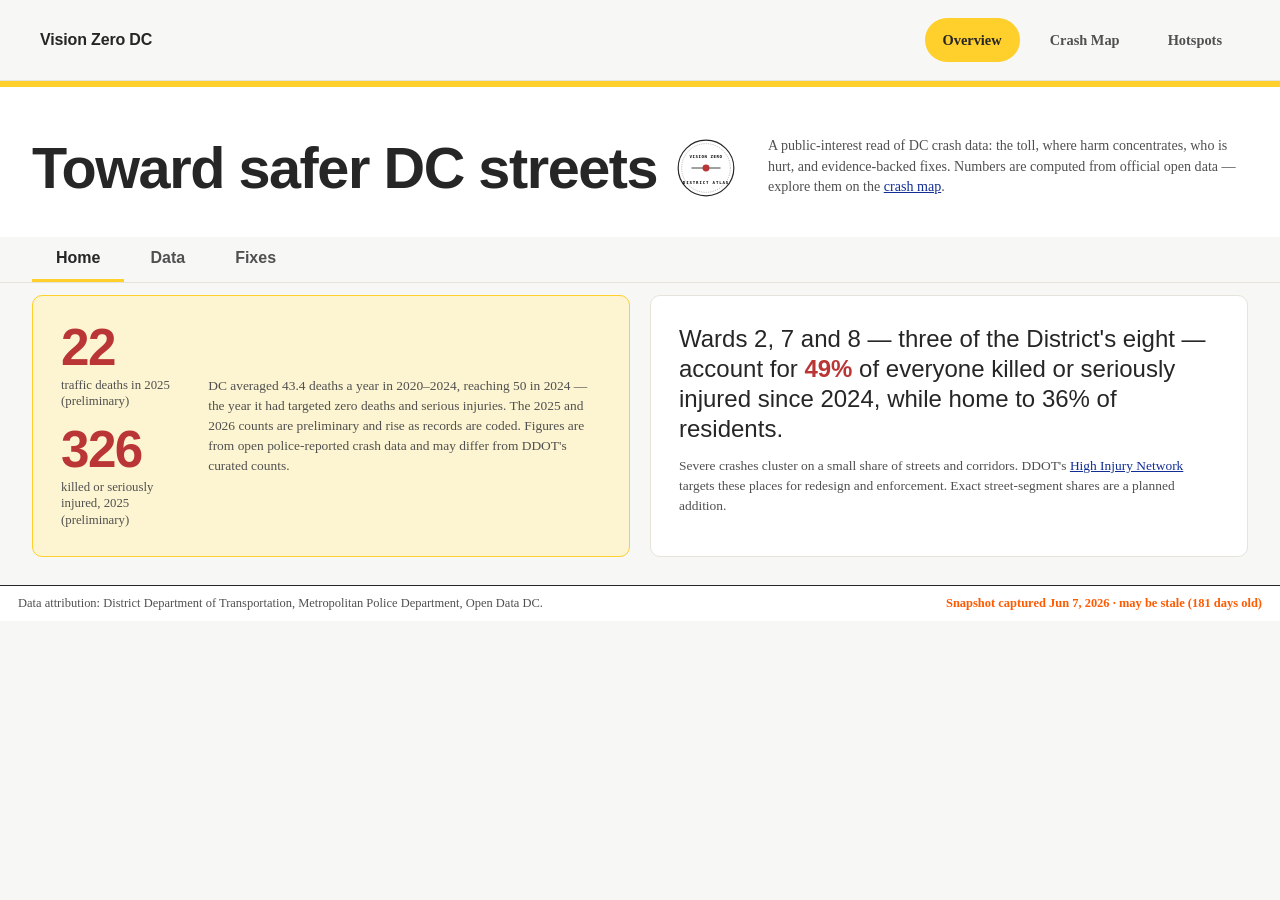
==== commit ea46a505: "Convert Fixes subsections to carousel: pills stay visible Replace anchor-link navigation (Recs/Orgs/" ====
--- a/index.html
+++ b/index.html
@@ -92,37 +92,43 @@
     </section>
 
     <section id="tab-solutions" class="tab-panel">
-      <nav class="section-jump" aria-label="Jump to subsection">
-        <a href="#s-fixes">Recs</a>
-        <a href="#s-orgs">Orgs</a>
-        <a href="#s-library">Methods</a>
+      <nav class="section-carousel" aria-label="Solutions subsections" role="tablist">
+        <button class="carousel-pill active" data-section="recs" role="tab" aria-selected="true" aria-controls="recs-panel">Recs</button>
+        <button class="carousel-pill" data-section="orgs" role="tab" aria-selected="false" aria-controls="orgs-panel">Orgs</button>
+        <button class="carousel-pill" data-section="methods" role="tab" aria-selected="false" aria-controls="methods-panel">Methods</button>
       </nav>
 
-      <section id="s-fixes" class="recs-section" aria-label="Policy recommendations">
-        <p class="section-label">Evidence-backed recommendations</p>
-        <h2 class="section-heading">Recommended interventions</h2>
-        <p class="section-intro">
-          Analyst-drafted starting points for human review — not automated or final policy. Each card shows the pattern that triggered it, the mechanism, an equity check, and how confident the evidence is.
-        </p>
-        <div id="recommendations" class="recs-grid">Loading recommendations…</div>
+      <section id="recs-panel" class="carousel-content active" role="tabpanel" aria-labelledby="recs-tab">
+        <section class="recs-section" aria-label="Policy recommendations">
+          <p class="section-label">Evidence-backed recommendations</p>
+          <h2 class="section-heading">Recommended interventions</h2>
+          <p class="section-intro">
+            Analyst-drafted starting points for human review — not automated or final policy. Each card shows the pattern that triggered it, the mechanism, an equity check, and how confident the evidence is.
+          </p>
+          <div id="recommendations" class="recs-grid">Loading recommendations…</div>
+        </section>
       </section>
 
-      <section id="s-orgs" class="orgs-section" aria-label="Organizations working on street safety">
-        <p class="section-label">Who's working on this</p>
-        <h2 class="section-heading">DC organizations championing safer streets</h2>
-        <p class="section-intro">
-          Local advocates, nonprofit organizations, and government agencies are driving evidence-backed solutions. Here's who they are and what they're prioritizing.
-        </p>
-        <div id="organizations" class="orgs-grid">Loading organizations…</div>
+      <section id="orgs-panel" class="carousel-content" role="tabpanel" aria-labelledby="orgs-tab">
+        <section class="orgs-section" aria-label="Organizations working on street safety">
+          <p class="section-label">Who's working on this</p>
+          <h2 class="section-heading">DC organizations championing safer streets</h2>
+          <p class="section-intro">
+            Local advocates, nonprofit organizations, and government agencies are driving evidence-backed solutions. Here's who they are and what they're prioritizing.
+          </p>
+          <div id="organizations" class="orgs-grid">Loading organizations…</div>
+        </section>
       </section>
 
-      <section id="s-library" class="countermeasures-section" aria-label="Countermeasure library">
-        <p class="section-label">Countermeasure library</p>
-        <h2 class="section-heading">Proven fixes and their effects</h2>
-        <p class="section-intro">
-          A reference of interventions with crash-reduction figures from peer programs. Effect sizes are research-grade until verified against the primary source.
-        </p>
-        <div id="countermeasures" class="cm-grid">Loading countermeasures…</div>
+      <section id="methods-panel" class="carousel-content" role="tabpanel" aria-labelledby="methods-tab">
+        <section class="countermeasures-section" aria-label="Countermeasure library">
+          <p class="section-label">Countermeasure library</p>
+          <h2 class="section-heading">Proven fixes and their effects</h2>
+          <p class="section-intro">
+            A reference of interventions with crash-reduction figures from peer programs. Effect sizes are research-grade until verified against the primary source.
+          </p>
+          <div id="countermeasures" class="cm-grid">Loading countermeasures…</div>
+        </section>
       </section>
     </section>
     </main>
--- a/style.css
+++ b/style.css
@@ -1838,11 +1838,7 @@
 /* Countermeasure "show all" toggle + organization toggle + section jump-nav: hidden on desktop */
 .cm-toggle,
 .org-toggle,
-.section-jump {
-  display: none;
-}
-
-#tab-solutions .section-jump {
+.section-carousel {
   position: sticky;
   top: 0;
   z-index: 500;
@@ -1856,65 +1852,45 @@
   scrollbar-width: none;
 }
 
-.section-jump a {
+.carousel-pill {
   flex: 0 0 auto;
   min-height: 44px;
   display: inline-flex;
   align-items: center;
   padding: 6px 16px;
+  border: none;
   border-radius: var(--radius-pill);
   background: var(--surface-2);
   color: var(--text);
   font-family: var(--font-sans);
   font-size: 0.82rem;
   font-weight: 700;
-  text-decoration: none;
+  cursor: pointer;
   white-space: nowrap;
-}
-
-.section-jump a:hover,
-.section-jump a:active {
+  transition: all 0.2s ease;
+}
+
+.carousel-pill:hover {
   background: var(--brand);
   color: var(--on-brand);
 }
 
+.carousel-pill.active {
+  background: var(--brand);
+  color: var(--on-brand);
+}
+
+.carousel-content {
+  display: none;
+}
+
+.carousel-content.active {
+  display: block;
+}
+
 @media (max-width: 640px) {
-  /* Sticky in-page jump-nav */
-  .section-jump {
-    position: sticky;
-    top: 0;
-    z-index: 500;
-    display: flex;
-    gap: 6px;
-    padding: 8px 12px;
-    background: var(--bg);
-    border-bottom: 1px solid var(--border);
-    overflow-x: auto;
-    -webkit-overflow-scrolling: touch;
-    scrollbar-width: none;
-  }
-  .section-jump::-webkit-scrollbar {
+  .section-carousel::-webkit-scrollbar {
     display: none;
-  }
-  .section-jump a {
-    flex: 0 0 auto;
-    min-height: 44px;
-    display: inline-flex;
-    align-items: center;
-    padding: 6px 16px;
-    border-radius: var(--radius-pill);
-    background: var(--surface-2);
-    color: var(--text);
-    font-family: var(--font-sans);
-    font-size: 0.82rem;
-    font-weight: 700;
-    text-decoration: none;
-    white-space: nowrap;
-  }
-  .section-jump a:hover,
-  .section-jump a:active {
-    background: var(--brand);
-    color: var(--on-brand);
   }
   #s-toll,
   #s-trends,
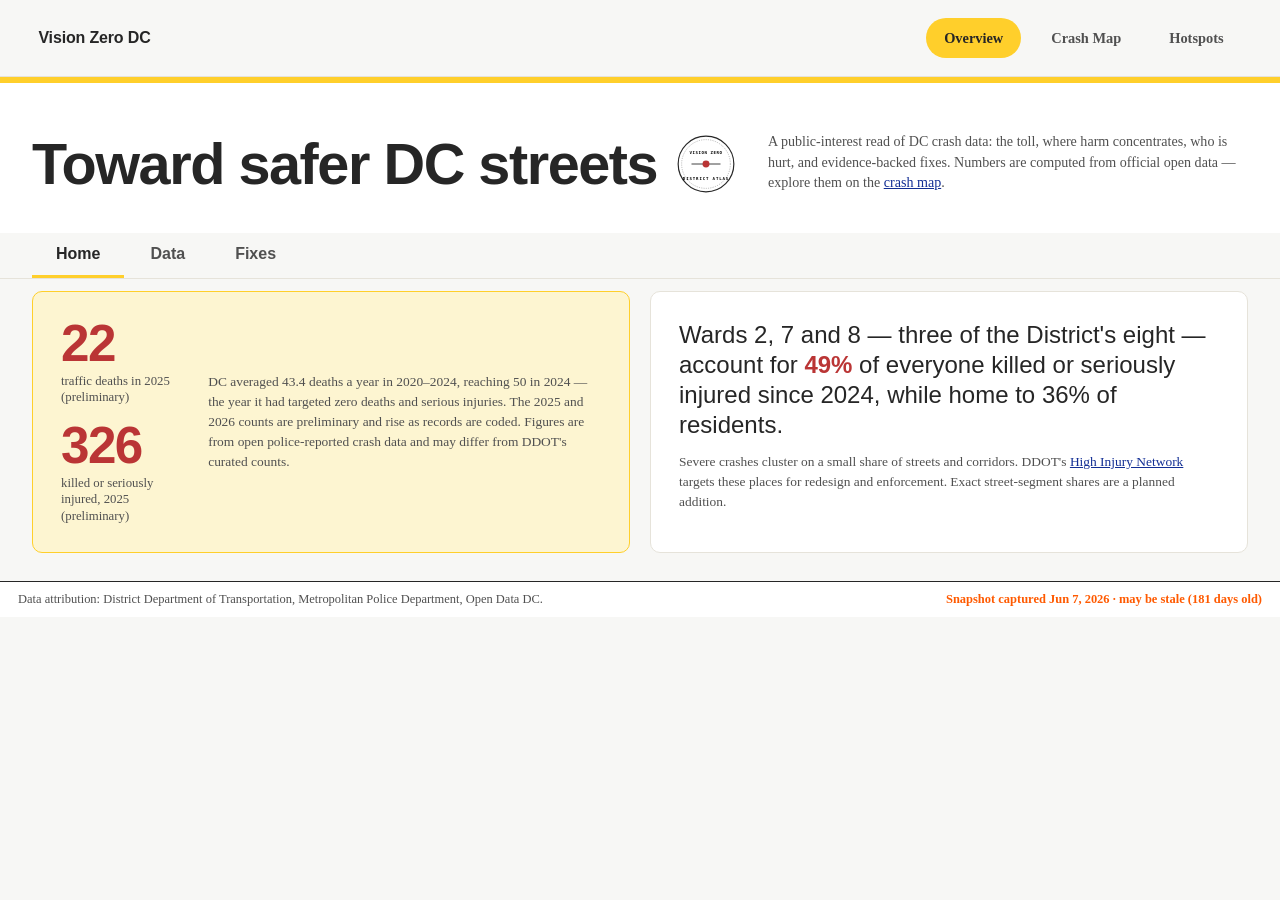
==== commit b1ab04ad: "Fix critical PR #5 review issues: spatial data, UX, accessibility Resolved 5 critical/high-severity " ====
--- a/index.html
+++ b/index.html
@@ -93,9 +93,9 @@
 
     <section id="tab-solutions" class="tab-panel">
       <nav class="section-carousel" aria-label="Solutions subsections" role="tablist">
-        <button class="carousel-pill active" data-section="recs" role="tab" aria-selected="true" aria-controls="recs-panel">Recs</button>
-        <button class="carousel-pill" data-section="orgs" role="tab" aria-selected="false" aria-controls="orgs-panel">Orgs</button>
-        <button class="carousel-pill" data-section="methods" role="tab" aria-selected="false" aria-controls="methods-panel">Methods</button>
+        <button class="carousel-pill active" data-section="recs" role="tab" aria-selected="true" aria-controls="recs-panel">Recommendations</button>
+        <button class="carousel-pill" data-section="orgs" role="tab" aria-selected="false" aria-controls="orgs-panel">Organizations</button>
+        <button class="carousel-pill" data-section="methods" role="tab" aria-selected="false" aria-controls="methods-panel">Countermeasure Library</button>
       </nav>
 
       <section id="recs-panel" class="carousel-content active" role="tabpanel" aria-labelledby="recs-tab">
--- a/style.css
+++ b/style.css
@@ -1336,38 +1336,45 @@
   display: flex;
   align-items: center;
   justify-content: space-between;
-  gap: 32px;
-  padding: 18px 40px;
+  gap: clamp(8px, 2vw, 20px);
+  padding: clamp(12px, 2vw, 18px) clamp(16px, 3vw, 40px);
   background: var(--bg);
   border-bottom: 1px solid var(--border);
+  flex-wrap: nowrap;
+  min-height: 44px;
 }
 .site-nav .nav-brand {
   display: inline-flex;
   align-items: center;
-  gap: 8px;
+  gap: clamp(4px, 1vw, 8px);
   font-family: var(--font-display);
   font-weight: 800;
   letter-spacing: -0.01em;
-  font-size: 1rem;
+  font-size: clamp(0.8rem, 2vw, 1rem);
   color: var(--text);
   text-decoration: none;
   flex-shrink: 0;
+  white-space: nowrap;
 }
 .site-nav .nav-links {
   display: flex;
-  gap: 12px;
+  gap: clamp(4px, 1.5vw, 12px);
+  flex-wrap: nowrap;
+  align-items: center;
+  justify-content: space-between;
 }
 .site-nav .nav-links a {
   display: inline-flex;
   align-items: center;
-  min-height: 44px;
-  padding: 10px 18px;
+  min-height: 40px;
+  padding: clamp(6px, 1vw, 10px) clamp(10px, 2vw, 18px);
   border-radius: var(--radius-pill);
   color: var(--text-muted);
   text-decoration: none;
-  font-size: 0.9rem;
+  font-size: clamp(0.75rem, 1.5vw, 0.9rem);
   font-weight: 600;
   white-space: nowrap;
+  flex-shrink: 1;
 }
 .site-nav .nav-links a:hover {
   color: var(--text);
@@ -1836,8 +1843,6 @@
 }
 
 /* Countermeasure "show all" toggle + organization toggle + section jump-nav: hidden on desktop */
-.cm-toggle,
-.org-toggle,
 .section-carousel {
   position: sticky;
   top: 0;
@@ -1850,6 +1855,12 @@
   overflow-x: auto;
   -webkit-overflow-scrolling: touch;
   scrollbar-width: none;
+}
+
+/* Hide mobile-only toggles on desktop */
+.cm-toggle,
+.org-toggle {
+  display: none;
 }
 
 .carousel-pill {
@@ -1886,6 +1897,16 @@
 
 .carousel-content.active {
   display: block;
+}
+
+/* On desktop: show all carousel-content and hide nav */
+@media (min-width: 641px) {
+  .section-carousel {
+    display: none;
+  }
+  .carousel-content {
+    display: block !important;
+  }
 }
 
 @media (max-width: 640px) {
@@ -1935,7 +1956,7 @@
   .cm-toggle {
     display: inline-flex;
     align-items: center;
-    justify-content: center;
+    justify-content: space-between;
     width: 100%;
     margin-top: 14px;
     min-height: 44px;
@@ -1964,7 +1985,7 @@
   .org-toggle {
     display: inline-flex;
     align-items: center;
-    justify-content: center;
+    justify-content: space-between;
     width: 100%;
     margin-top: 14px;
     min-height: 44px;
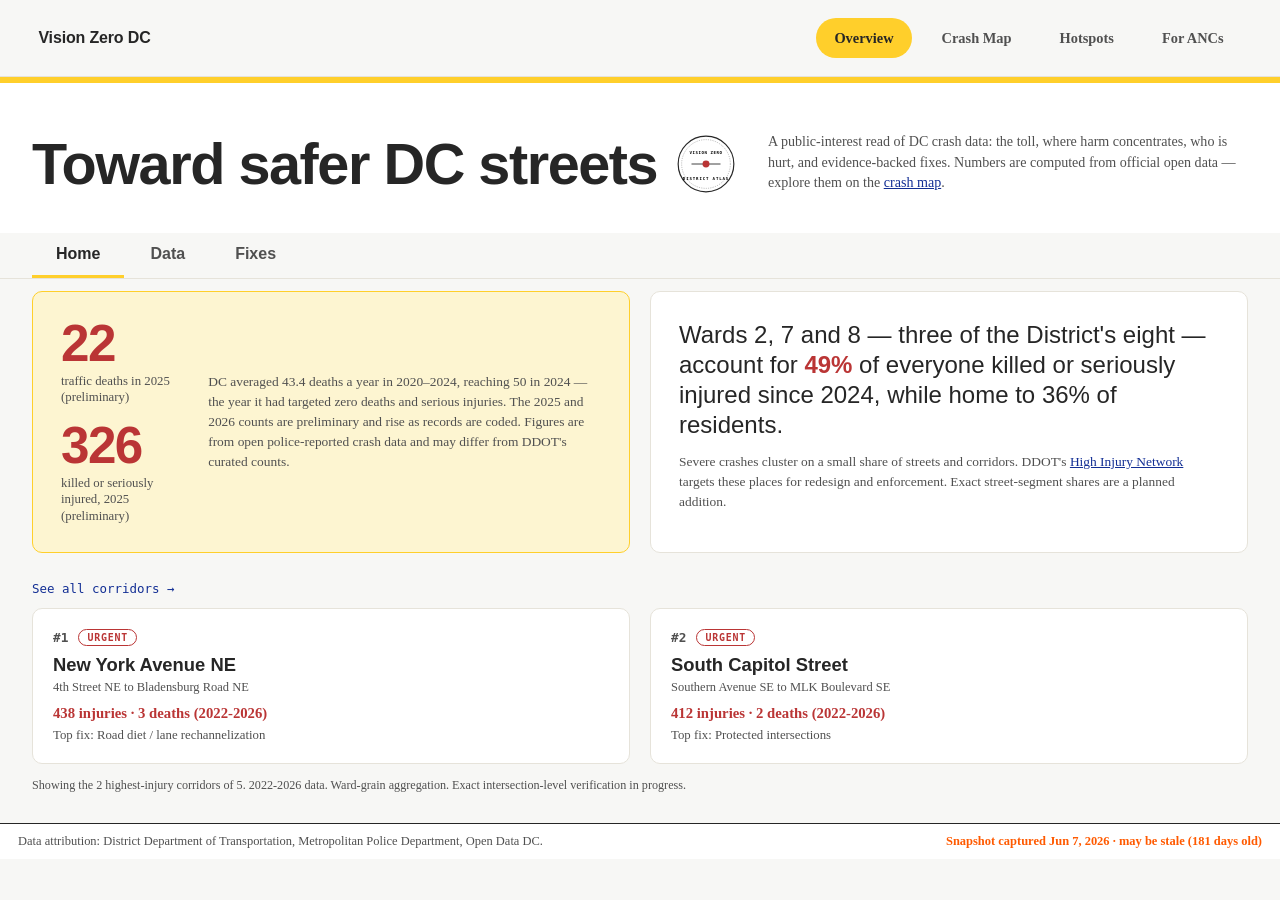
==== commit 113f0fdc: "Add hotspot teaser to home tab; add shared ANC styles Home tab (index.html + landing.js) now preview" ====
--- a/index.html
+++ b/index.html
@@ -17,6 +17,7 @@
         <a href="index.html" aria-current="page">Overview</a>
         <a href="map.html">Crash Map</a>
         <a href="hotspots.html">Hotspots</a>
+        <a href="anc.html">For ANCs</a>
       </div>
     </nav>
 
@@ -70,6 +71,15 @@
           <p id="hin-headline" class="hin-headline">-</p>
           <p id="hin-context" class="insight-context"></p>
         </article>
+      </section>
+
+      <section id="s-corridors" class="corridor-teaser" aria-label="Highest-injury corridors" hidden>
+        <div class="teaser-head">
+          <p class="section-label">Highest-injury corridors</p>
+          <a class="teaser-link" href="hotspots.html">See all corridors &rarr;</a>
+        </div>
+        <div id="corridor-cards" class="corridor-cards"></div>
+        <p id="corridor-note" class="teaser-note insight-context"></p>
       </section>
     </section>
 
--- a/style.css
+++ b/style.css
@@ -289,6 +289,113 @@
   }
   .big-figure strong {
     font-size: 2.1rem;
+  }
+}
+
+/* Hotspot teaser on the home tab: top corridors preview linking to hotspots.html */
+.corridor-teaser {
+  padding: 0 32px 28px;
+}
+.teaser-head {
+  display: flex;
+  align-items: baseline;
+  justify-content: space-between;
+  gap: 16px;
+  margin-bottom: 12px;
+}
+.teaser-head .section-label {
+  margin-bottom: 0;
+}
+.teaser-link {
+  font-family: var(--font-mono);
+  font-size: 0.78rem;
+  color: var(--link);
+  text-decoration: none;
+  white-space: nowrap;
+}
+.teaser-link:hover {
+  text-decoration: underline;
+}
+.corridor-cards {
+  display: grid;
+  grid-template-columns: 1fr 1fr;
+  gap: 20px;
+}
+.corridor-card {
+  display: block;
+  padding: 20px;
+  background: var(--paper);
+  border: 1px solid var(--border);
+  border-radius: var(--radius);
+  text-decoration: none;
+  color: inherit;
+  transition: border-color 0.15s ease, transform 0.15s ease;
+}
+.corridor-card:hover,
+.corridor-card:focus-visible {
+  border-color: var(--rule);
+  transform: translateY(-2px);
+}
+.corridor-card-head {
+  display: flex;
+  align-items: center;
+  gap: 10px;
+  margin-bottom: 8px;
+}
+.corridor-rank {
+  font-family: var(--font-mono);
+  font-size: 0.8rem;
+  font-weight: 700;
+  color: var(--text-muted);
+}
+.corridor-priority {
+  font-family: var(--font-mono);
+  font-size: 0.62rem;
+  font-weight: 700;
+  letter-spacing: 0.08em;
+  text-transform: uppercase;
+  padding: 2px 8px;
+  border-radius: 999px;
+  border: 1px solid currentColor;
+}
+.corridor-priority.urgent {
+  color: var(--severity-fatal);
+}
+.corridor-priority.high {
+  color: var(--severity-major);
+}
+.corridor-name {
+  margin: 0 0 4px;
+  font-family: var(--font-display);
+  font-size: 1.15rem;
+  line-height: 1.2;
+}
+.corridor-scope {
+  margin: 0 0 10px;
+  font-size: 0.78rem;
+  color: var(--text-muted);
+}
+.corridor-sev {
+  margin: 0 0 6px;
+  font-weight: 600;
+  font-size: 0.92rem;
+  color: var(--accent);
+}
+.corridor-fix {
+  margin: 0;
+  font-size: 0.8rem;
+  color: var(--text-muted);
+}
+.teaser-note {
+  margin-top: 12px;
+  font-size: 0.76rem;
+}
+@media (max-width: 720px) {
+  .corridor-teaser {
+    padding: 0 24px 24px;
+  }
+  .corridor-cards {
+    grid-template-columns: 1fr;
   }
 }
 
@@ -2091,3 +2198,256 @@
     order: -1;
   }
 }
+
+/* ===== ANC Safety Brief (anc.html) ===== */
+.anc-controls {
+  max-width: 900px;
+  margin: 0 auto;
+  padding: 8px 32px 4px;
+}
+.anc-ward-label {
+  display: block;
+  font-family: var(--font-mono);
+  font-size: 0.72rem;
+  text-transform: uppercase;
+  letter-spacing: 0.08em;
+  color: var(--text-soft);
+  margin-bottom: 6px;
+}
+.anc-ward-select {
+  width: 100%;
+  max-width: 360px;
+  padding: 12px 14px;
+  font-size: 1rem;
+  font-family: inherit;
+  color: var(--text);
+  background: var(--surface);
+  border: 1px solid var(--rule);
+  border-radius: var(--radius);
+}
+.anc-hint {
+  margin: 10px 0 0;
+  font-size: 0.82rem;
+  color: var(--text-muted);
+}
+.anc-hint a,
+.anc-stats a {
+  color: var(--link);
+}
+
+.anc-brief {
+  max-width: 900px;
+  margin: 0 auto;
+  padding: 12px 32px 32px;
+  display: flex;
+  flex-direction: column;
+  gap: 28px;
+}
+.anc-block .section-label {
+  margin-bottom: 12px;
+}
+
+.anc-stats {
+  display: flex;
+  flex-wrap: wrap;
+  gap: 16px 36px;
+}
+.anc-figure {
+  display: flex;
+  flex-direction: column;
+}
+.anc-figure strong {
+  font-family: var(--font-display);
+  font-size: 2.6rem;
+  font-weight: 800;
+  line-height: 0.95;
+  letter-spacing: -0.02em;
+  color: var(--text);
+}
+.anc-figure strong.fatal {
+  color: var(--severity-fatal);
+}
+.anc-figure span {
+  margin-top: 4px;
+  max-width: 16ch;
+  color: var(--text-muted);
+  font-size: 0.8rem;
+  line-height: 1.3;
+}
+
+.anc-corridors,
+.anc-recs {
+  display: grid;
+  grid-template-columns: 1fr 1fr;
+  gap: 18px;
+}
+.anc-corridor,
+.anc-rec {
+  padding: 18px;
+  background: var(--paper);
+  border: 1px solid var(--border);
+  border-radius: var(--radius);
+}
+.anc-corridor-head {
+  display: flex;
+  align-items: center;
+  gap: 10px;
+  margin-bottom: 8px;
+}
+.anc-fix-list {
+  margin: 10px 0 0;
+  padding-left: 18px;
+  font-size: 0.82rem;
+  color: var(--text-muted);
+}
+.anc-fix-list li {
+  margin-bottom: 4px;
+}
+.anc-effect {
+  color: var(--text-soft);
+}
+.anc-rec {
+  position: relative;
+}
+.anc-rec-tag {
+  display: inline-block;
+  font-family: var(--font-mono);
+  font-size: 0.6rem;
+  font-weight: 700;
+  letter-spacing: 0.08em;
+  text-transform: uppercase;
+  color: var(--text-soft);
+  border: 1px solid var(--border);
+  border-radius: 999px;
+  padding: 2px 8px;
+  margin-bottom: 8px;
+}
+.anc-rec-title {
+  margin: 0 0 6px;
+  font-family: var(--font-display);
+  font-size: 1.05rem;
+  line-height: 1.2;
+}
+.anc-rec-mech {
+  margin: 0 0 10px;
+  font-size: 0.84rem;
+  line-height: 1.5;
+  color: var(--text-muted);
+}
+.anc-rec-meta {
+  margin: 0;
+  font-size: 0.78rem;
+  color: var(--text-soft);
+}
+.anc-recs-sub {
+  grid-column: 1 / -1;
+  margin: 6px 0 0;
+  font-size: 0.84rem;
+  font-weight: 600;
+  color: var(--text);
+}
+
+.anc-draft-block {
+  background: var(--brand-soft);
+  border: 1px solid var(--brand);
+  border-radius: var(--radius);
+  padding: 24px;
+}
+.anc-draft-heading {
+  margin: 0 0 6px;
+  font-family: var(--font-display);
+}
+.anc-draft {
+  width: 100%;
+  margin-top: 12px;
+  padding: 14px;
+  font-family: var(--font-mono);
+  font-size: 0.82rem;
+  line-height: 1.5;
+  color: var(--text);
+  background: var(--surface);
+  border: 1px solid var(--rule);
+  border-radius: var(--radius);
+  resize: vertical;
+}
+.anc-draft-actions {
+  display: flex;
+  flex-wrap: wrap;
+  align-items: center;
+  gap: 12px;
+  margin-top: 14px;
+}
+.anc-btn {
+  display: inline-flex;
+  align-items: center;
+  justify-content: center;
+  min-height: 44px;
+  padding: 10px 18px;
+  font-size: 0.86rem;
+  font-weight: 600;
+  font-family: inherit;
+  color: var(--surface);
+  background: var(--rule);
+  border: 1px solid var(--rule);
+  border-radius: var(--radius);
+  cursor: pointer;
+  text-decoration: none;
+}
+.anc-btn:hover {
+  opacity: 0.9;
+}
+.anc-btn-ghost {
+  color: var(--text);
+  background: transparent;
+}
+.anc-copy-status {
+  font-size: 0.8rem;
+  color: var(--text-soft);
+}
+.anc-empty {
+  margin: 0;
+  font-size: 0.88rem;
+  color: var(--text-muted);
+}
+.anc-empty a {
+  color: var(--link);
+}
+.anc-error {
+  max-width: 900px;
+  margin: 24px auto;
+  padding: 0 32px;
+  color: var(--severity-fatal);
+}
+
+@media (max-width: 720px) {
+  .anc-controls,
+  .anc-brief {
+    padding-left: 20px;
+    padding-right: 20px;
+  }
+  .anc-corridors,
+  .anc-recs {
+    grid-template-columns: 1fr;
+  }
+  .anc-figure strong {
+    font-size: 2rem;
+  }
+}
+
+@media print {
+  .site-nav,
+  .anc-controls,
+  .anc-draft-actions,
+  .site-footer,
+  .skip-link {
+    display: none !important;
+  }
+  .anc-draft-block {
+    background: none;
+    border: 1px solid #ccc;
+  }
+  .anc-corridors,
+  .anc-recs {
+    grid-template-columns: 1fr 1fr;
+  }
+}
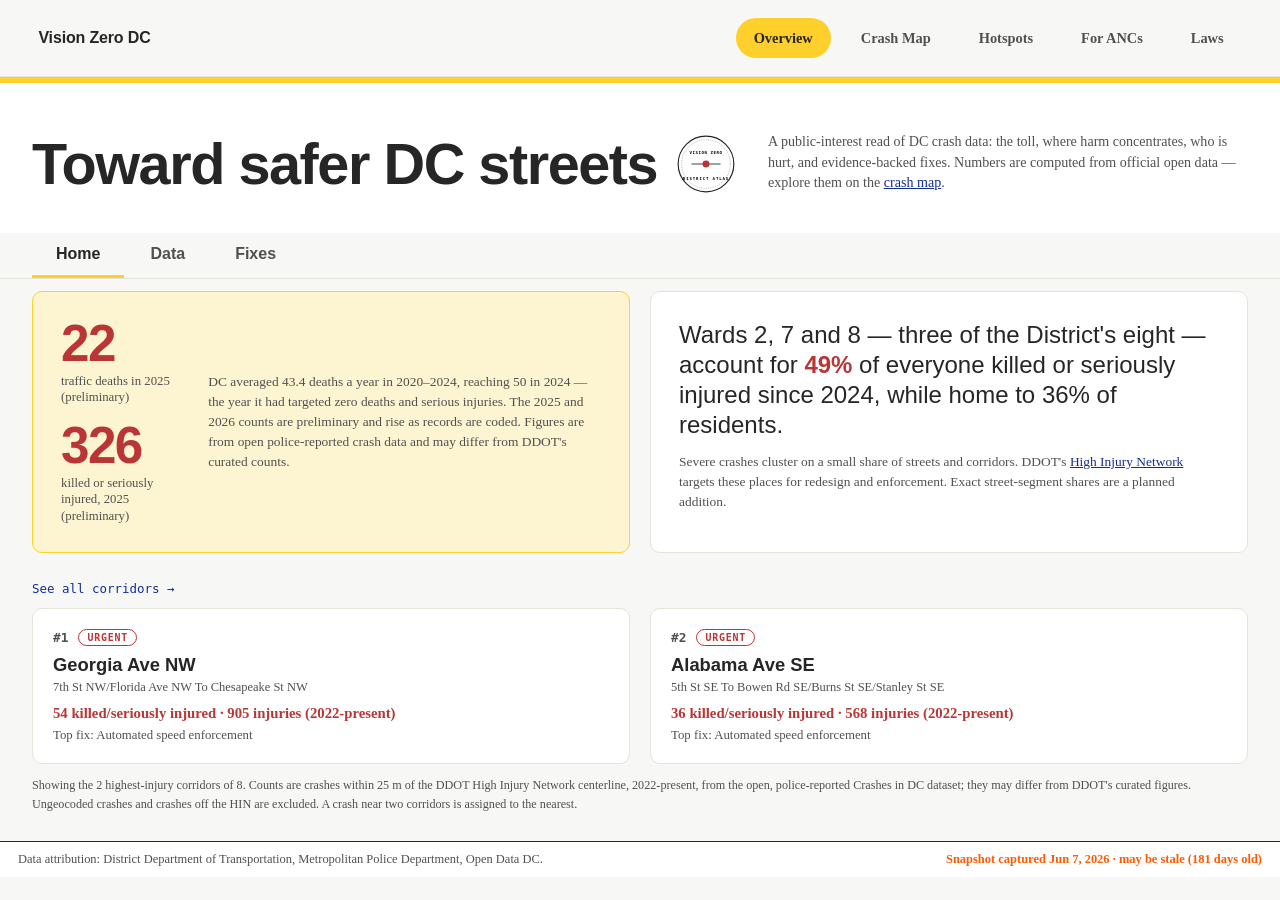
==== commit a61edf5f: "Add safe streets law tracker" ====
--- a/index.html
+++ b/index.html
@@ -18,6 +18,7 @@
         <a href="map.html">Crash Map</a>
         <a href="hotspots.html">Hotspots</a>
         <a href="anc.html">For ANCs</a>
+        <a href="laws.html">Laws</a>
       </div>
     </nav>
 
--- a/style.css
+++ b/style.css
@@ -888,6 +888,251 @@
   font-size: 0.78rem;
 }
 
+/* Safe Streets Law Tracker */
+.laws-summary,
+.laws-tools,
+.law-grid,
+.law-method {
+  max-width: 1180px;
+  margin: 0 auto;
+}
+
+.laws-summary {
+  display: flex;
+  align-items: center;
+  gap: 24px;
+  padding: 24px 32px 10px;
+}
+
+.law-kpi {
+  min-width: 180px;
+  padding: 18px 20px;
+  border: 1px solid var(--border);
+  border-radius: var(--radius);
+  background: var(--brand-soft);
+}
+
+.law-kpi strong {
+  display: block;
+  font-family: var(--font-display);
+  font-size: 1.8rem;
+  line-height: 1;
+  font-weight: 800;
+}
+
+.law-kpi span {
+  display: block;
+  margin-top: 6px;
+  color: var(--text-muted);
+  font-family: var(--font-mono);
+  font-size: 0.68rem;
+  font-weight: 700;
+  letter-spacing: 0.06em;
+  text-transform: uppercase;
+}
+
+.laws-tools {
+  padding: 10px 32px 18px;
+}
+
+.law-filters {
+  display: flex;
+  flex-wrap: wrap;
+  gap: 8px;
+}
+
+.law-filter {
+  min-height: 40px;
+  padding: 8px 14px;
+  border: 1px solid var(--border);
+  border-radius: var(--radius-pill);
+  background: var(--paper);
+  color: var(--text);
+  cursor: pointer;
+  font-family: var(--font-mono);
+  font-size: 0.68rem;
+  font-weight: 700;
+  letter-spacing: 0.04em;
+  text-transform: uppercase;
+}
+
+.law-filter.active,
+.law-filter:hover {
+  border-color: var(--brand-strong);
+  background: var(--brand);
+  color: var(--on-brand);
+}
+
+.law-grid {
+  display: grid;
+  gap: 18px;
+  padding: 0 32px 28px;
+}
+
+.law-card {
+  padding: 24px;
+  border: 1px solid var(--border);
+  border-radius: var(--radius);
+  background: var(--paper);
+}
+
+.law-card-head {
+  display: flex;
+  align-items: flex-start;
+  justify-content: space-between;
+  gap: 16px;
+}
+
+.law-citation,
+.law-date,
+.law-delivery-label {
+  margin: 0;
+  color: var(--text-muted);
+  font-family: var(--font-mono);
+  font-size: 0.68rem;
+  font-weight: 700;
+  letter-spacing: 0.06em;
+  text-transform: uppercase;
+}
+
+.law-card h2 {
+  margin: 4px 0 0;
+  font-family: var(--font-display);
+  font-size: 1.45rem;
+  line-height: 1.12;
+  font-weight: 800;
+}
+
+.law-card h3 {
+  margin: 18px 0 8px;
+  font-family: var(--font-display);
+  font-size: 1rem;
+  line-height: 1.2;
+}
+
+.law-status {
+  flex: 0 0 auto;
+  max-width: 240px;
+  padding: 6px 10px;
+  border: 1px solid var(--border);
+  border-radius: var(--radius-pill);
+  background: var(--surface-2);
+  color: var(--text-muted);
+  font-family: var(--font-mono);
+  font-size: 0.64rem;
+  font-weight: 700;
+  letter-spacing: 0.04em;
+  text-transform: uppercase;
+}
+
+.law-summary {
+  max-width: 78ch;
+  margin: 14px 0 0;
+  line-height: 1.5;
+}
+
+.law-card ul {
+  margin: 0;
+  padding-left: 20px;
+}
+
+.law-card li + li {
+  margin-top: 6px;
+}
+
+.law-delivery {
+  margin-top: 18px;
+  padding: 16px;
+  border-left: 5px solid var(--brand);
+  background: var(--brand-soft);
+}
+
+.law-delivery a {
+  display: inline-block;
+  margin-top: 5px;
+  font-family: var(--font-display);
+  font-weight: 800;
+}
+
+.law-delivery p:last-child {
+  margin: 6px 0 0;
+  color: var(--text-muted);
+  line-height: 1.45;
+}
+
+.law-card-foot {
+  display: flex;
+  justify-content: space-between;
+  gap: 16px;
+  align-items: flex-end;
+  margin-top: 18px;
+  padding-top: 14px;
+  border-top: 1px solid var(--border-soft);
+}
+
+.law-tags {
+  display: flex;
+  flex-wrap: wrap;
+  justify-content: flex-end;
+  gap: 6px;
+}
+
+.law-tag {
+  padding: 4px 8px;
+  border-radius: var(--radius-pill);
+  background: var(--surface-2);
+  color: var(--text-muted);
+  font-family: var(--font-mono);
+  font-size: 0.62rem;
+  font-weight: 700;
+  letter-spacing: 0.04em;
+  text-transform: uppercase;
+}
+
+.law-method {
+  margin-bottom: 32px;
+  padding: 24px 32px;
+  border-top: 1px solid var(--border);
+}
+
+.law-method h2 {
+  margin: 0 0 8px;
+  font-family: var(--font-display);
+  font-size: 1.4rem;
+}
+
+@media (max-width: 720px) {
+  .laws-summary {
+    display: grid;
+    padding: 18px 16px 8px;
+  }
+
+  .laws-tools,
+  .law-grid,
+  .law-method {
+    padding-left: 16px;
+    padding-right: 16px;
+  }
+
+  .law-card {
+    padding: 18px;
+  }
+
+  .law-card-head,
+  .law-card-foot {
+    display: grid;
+  }
+
+  .law-status {
+    max-width: none;
+    width: fit-content;
+  }
+
+  .law-tags {
+    justify-content: flex-start;
+  }
+}
+
 .leaflet-container {
   overflow: hidden;
   font-family: var(--font-sans);
@@ -1490,6 +1735,22 @@
 .site-nav .nav-links a[aria-current="page"] {
   color: var(--on-brand);
   background: var(--brand);
+}
+
+/* On narrow phones the brand + 4 links can't fit on one line (they overflowed to
+   ~456px at 375px, forcing whole-page horizontal scroll). Let the link row wrap
+   onto its own full-width line under the brand. Shared nav, so this fixes every
+   page (hotspots, ANC, overview, map) at once. */
+@media (max-width: 480px) {
+  .site-nav {
+    flex-wrap: wrap;
+    row-gap: 8px;
+  }
+  .site-nav .nav-links {
+    flex-basis: 100%;
+    flex-wrap: wrap;
+    justify-content: flex-start;
+  }
 }
 
 /* Tab navigation */
@@ -2247,10 +2508,19 @@
   margin-bottom: 12px;
 }
 
+/* Equal-width columns so the three big numbers align on one baseline row and
+   the labels hang beneath them (instead of flex-packing into an uneven, awkward
+   2 + 1 wrap). align-items: start keeps the numbers level even when one label
+   wraps to two lines. */
 .anc-stats {
-  display: flex;
-  flex-wrap: wrap;
-  gap: 16px 36px;
+  display: grid;
+  grid-template-columns: repeat(3, minmax(0, 1fr));
+  gap: 6px 20px;
+  align-items: start;
+  margin-bottom: 24px;
+  /* keep the three figures visually grouped on wide panels instead of spreading
+     across the full width; still one label line per column at this size */
+  max-width: 620px;
 }
 .anc-figure {
   display: flex;
@@ -2258,9 +2528,9 @@
 }
 .anc-figure strong {
   font-family: var(--font-display);
-  font-size: 2.6rem;
+  font-size: clamp(1.9rem, 6vw, 2.6rem);
   font-weight: 800;
-  line-height: 0.95;
+  line-height: 1;
   letter-spacing: -0.02em;
   color: var(--text);
 }
@@ -2268,18 +2538,38 @@
   color: var(--severity-fatal);
 }
 .anc-figure span {
-  margin-top: 4px;
-  max-width: 16ch;
+  margin-top: 6px;
   color: var(--text-muted);
   font-size: 0.8rem;
   line-height: 1.3;
 }
 
-.anc-corridors,
-.anc-recs {
+.anc-recs,
+.anc-corridor-grid {
   display: grid;
   grid-template-columns: 1fr 1fr;
   gap: 18px;
+}
+.anc-corridor-more[hidden] {
+  display: none;
+}
+.anc-corridor-more {
+  margin-top: 18px;
+}
+.anc-show-all {
+  margin-top: 16px;
+  padding: 8px 16px;
+  font-family: var(--font-sans);
+  font-size: 0.82rem;
+  font-weight: 600;
+  color: var(--link);
+  background: var(--surface-2);
+  border: 1px solid var(--border);
+  border-radius: var(--radius-pill);
+  cursor: pointer;
+}
+.anc-show-all:hover {
+  border-color: var(--rule);
 }
 .anc-corridor,
 .anc-rec {
@@ -2425,12 +2715,9 @@
     padding-left: 20px;
     padding-right: 20px;
   }
-  .anc-corridors,
-  .anc-recs {
+  .anc-recs,
+  .anc-corridor-grid {
     grid-template-columns: 1fr;
-  }
-  .anc-figure strong {
-    font-size: 2rem;
   }
 }
 
